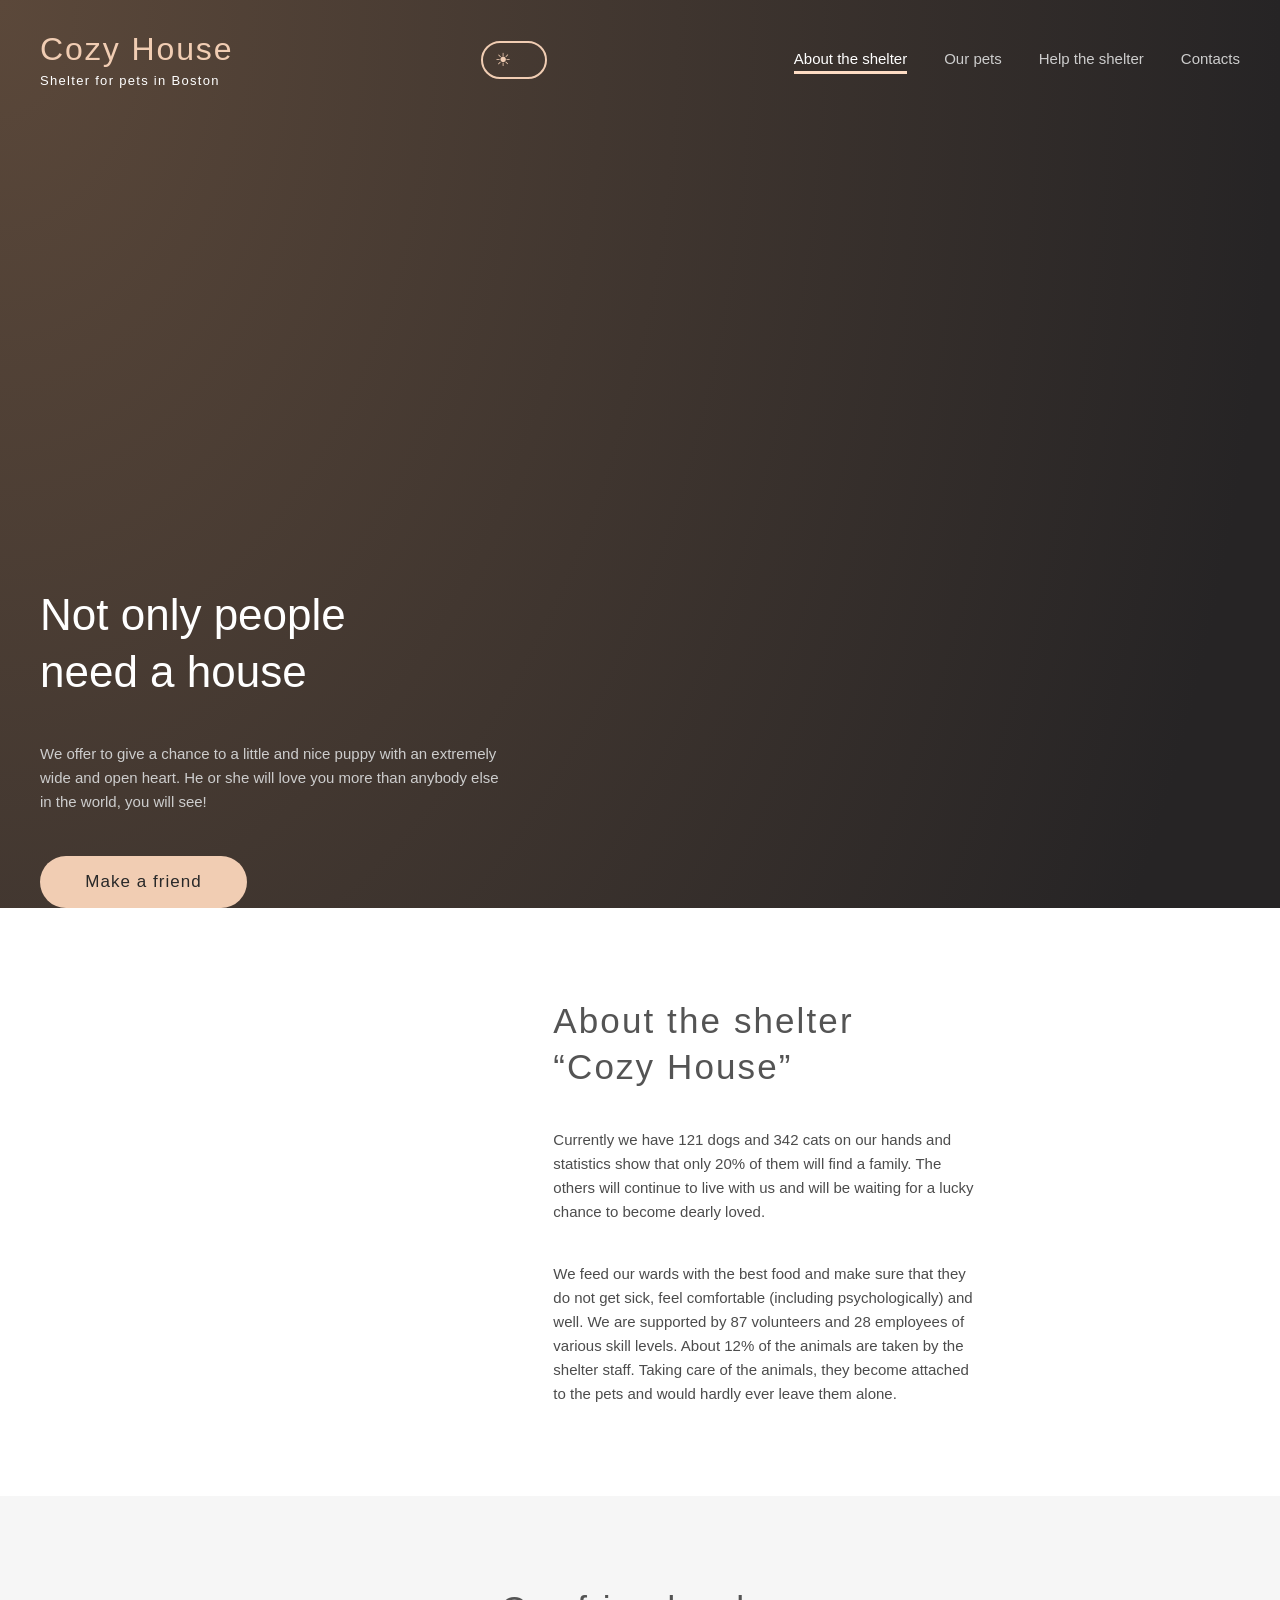
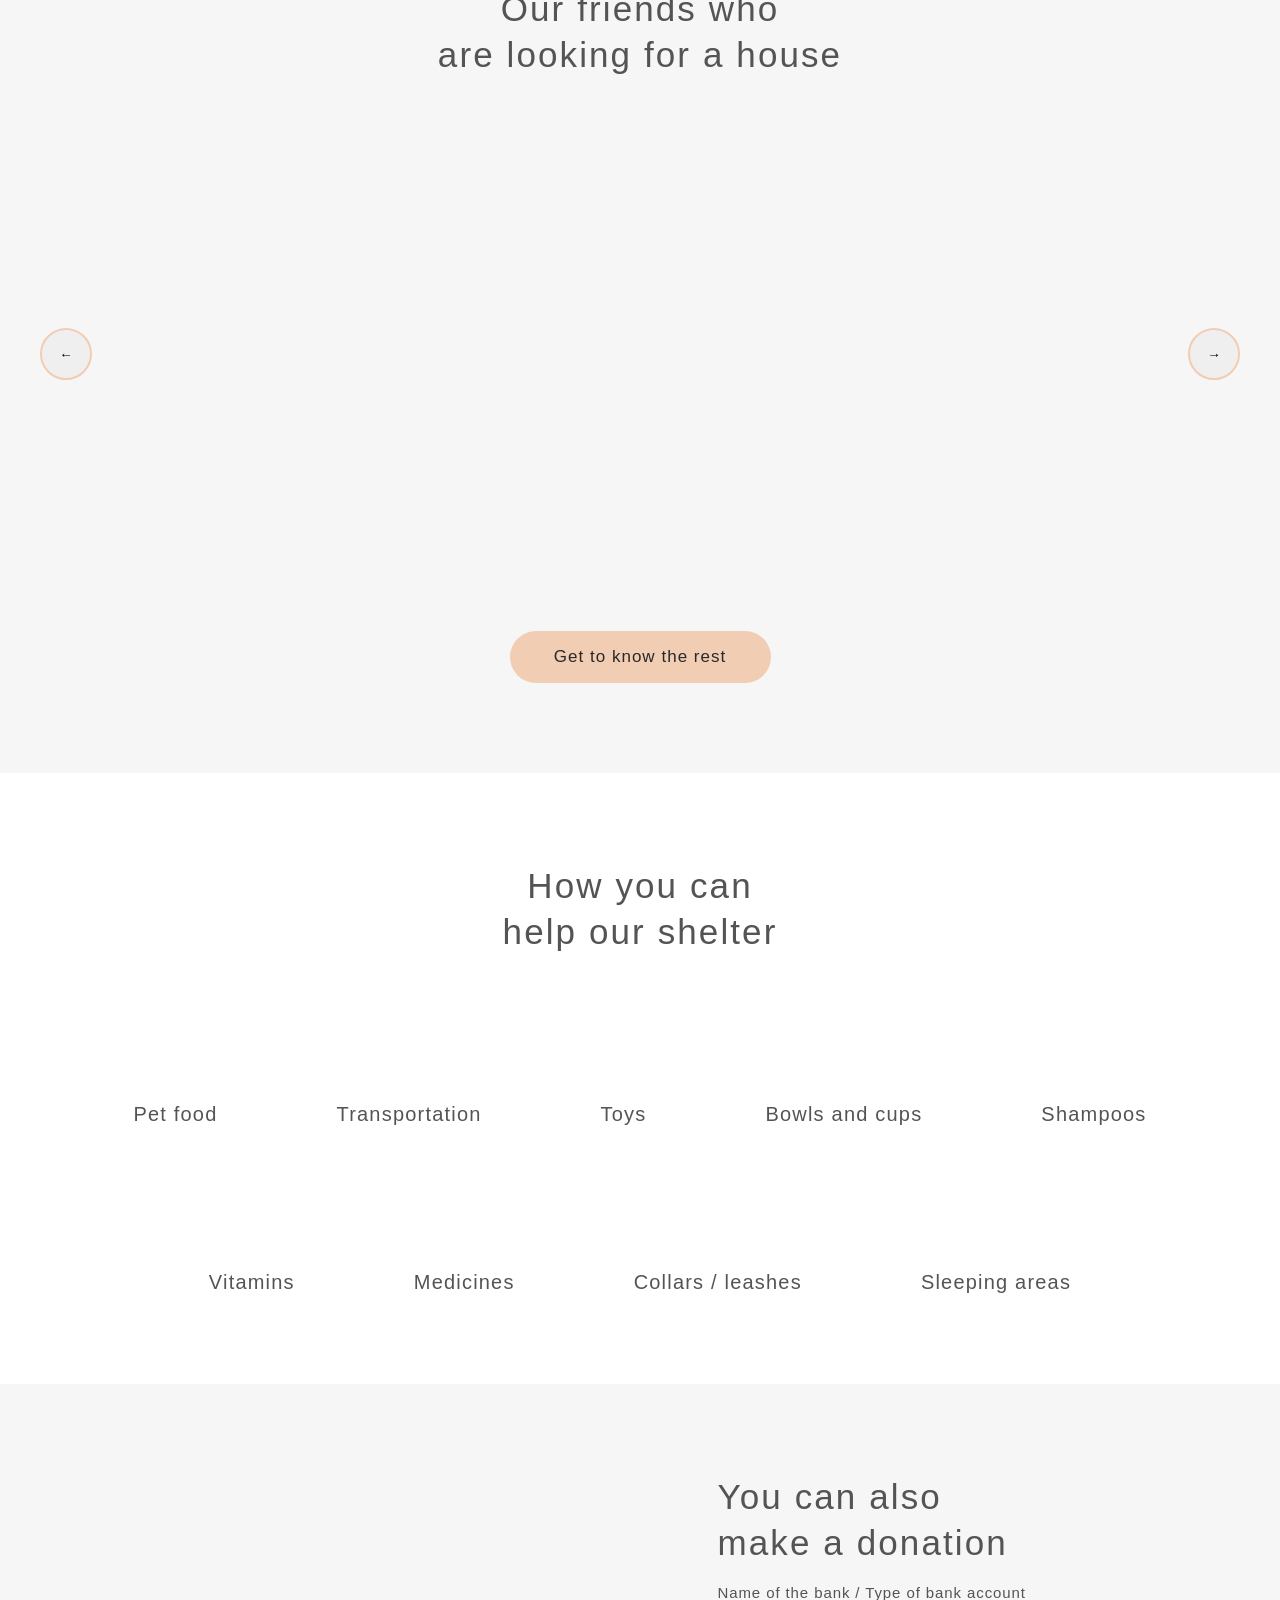
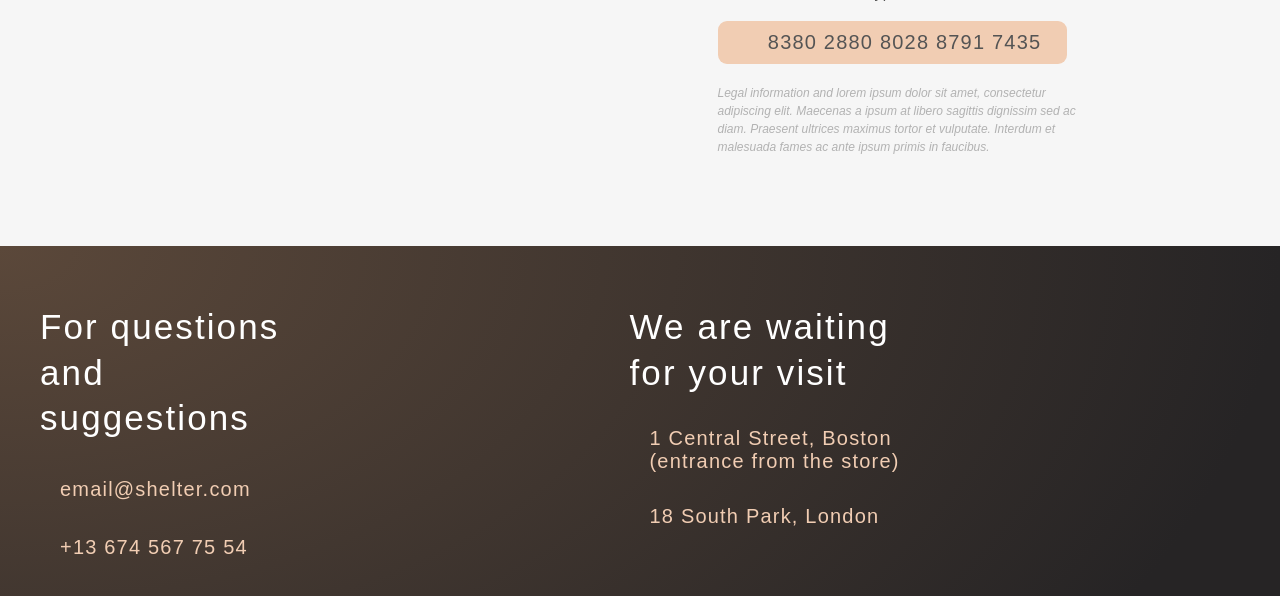
==== index.html @ 125ed96b "feat: add light/dark theme toggle with localStorage" ====
<!DOCTYPE html>
<html lang="en">
  
<head>
    <meta charset="UTF-8" />
    <meta name="viewport" content="width=device-width, initial-scale=1.0" />
    <title>Shelter</title>

    <script>
      (function () {
        var t = localStorage.getItem('theme');
        if (t === 'dark') document.documentElement.setAttribute('data-theme', 'dark');
      })();
    </script>

    <link rel="stylesheet" href="style.css" />
    <link rel="icon" href="./img/icon-phone.png" />

    <script src="./main.js" defer></script>
    <script src="./theme.js" defer></script>
  </head>

  <body>

    <header class="main">

      <div class="container_head">
        <div class="head">
          <div class="logo">
            <div class="title"><a href="./index.html">Cozy House</a></div>
            <div class="subtitle">
              <a href="./index.html">Shelter for pets in Boston</a>
            </div>
          </div>

          <button
            class="theme-toggle"
            type="button"
            data-theme-toggle
            aria-label="Switch to dark theme"
            aria-pressed="false"
          >
            <span class="theme-toggle__icon theme-toggle__icon--sun" aria-hidden="true">☀</span>
            <span class="theme-toggle__icon theme-toggle__icon--moon" aria-hidden="true">☾</span>
          </button>

          <div class="burger"><img src="./img/Burger.png" alt="" /></div>
          
          <nav class="nav-menu">
            <ul>
              <li id="active_a">
                <a href="./index.html#about">About the shelter</a>
              </li>
              <li><a href="./index.html#pets">Our pets</a></li>
              <li><a href="./index.html#help">Help the shelter</a></li>
              <li><a href="./index.html#contacts">Contacts</a></li>
            </ul>
          </nav>

        </div>
      </div>
      
      <div class="start_screen_content">
        
        <div class="content">
          <div class="name_content">
            <h1>
              Not only people <br />
              need a house
            </h1>
          </div>
          <div class="title_content">
            We offer to give a chance to a little and nice puppy with an
            extremely wide and open heart. He or she will love you more than
            anybody else in the world, you will see!
          </div>
          <div class="container_button_content">
            <form action="./pets.html#pets">
            <button class="button_content">Make a friend</button>
            </form>
          </div>
          </div>
        

        <div class="img_content">
          <img src="./img/start-screen-puppy.png" alt="" />
        </div>

      </div>
      
    </header>

    <div class="about" id="about">
      <div class="about_pets">
        <div class="container_img_about_pets">
          <img class="img_about_pets" src="./img/about-pets.png" alt="" />
        </div>
        <div class="about_content">
          <div class="about_content_name">
            About the shelter <br />
            “Cozy House”
          </div>
          <div class="about_content_title">
            Currently we have 121 dogs and 342 cats on our hands and statistics
            show that only 20% of them will find a family. The others will
            continue to live with us and will be waiting for a lucky chance to
            become dearly loved.
          </div>
          <div class="about_content_title">
            We feed our wards with the best food and make sure that they do not
            get sick, feel comfortable (including psychologically) and well. We
            are supported by 87 volunteers and 28 employees of various skill
            levels. About 12% of the animals are taken by the shelter staff.
            Taking care of the animals, they become attached to the pets and
            would hardly ever leave them alone.
          </div>
        </div>
      </div>
    </div>

    <div class="pets" id="pets">
      <div class="container_pets">
        <div class="name_pets">
          Our friends who <br />
          are looking for a house
        </div>
        <div class="container_slider_pets">
          <button class="prev">←</button>
          
          <div class="container_slides">
          <div class="slides"></div>
          </div>
          
          <button class="next">→</button>
        </div>
        <form action="./pets.html">
          <button class="button_pets">Get to know the rest</button>
        </form>
      </div>
    </div>

    <div class="help" id="help">
      <div class="container_help">
        <div class="name_help">How you can help our shelter</div>
        <div class="icon_help">
          <div class="icon">
            <div class="img_icon">
              <img src="./img/icon-pet-food.png" alt="" />
            </div>
            <div class="name_icon">Pet food</div>
          </div>
          <div class="icon">
            <div class="img_icon">
              <img src="./img/icon-transportation.png" alt="" />
            </div>
            <div class="name_icon">Transportation</div>
          </div>
          <div class="icon">
            <div class="img_icon"><img src="./img/icon-toys.png" alt="" /></div>
            <div class="name_icon">Toys</div>
          </div>
          <div class="icon">
            <div class="img_icon">
              <img src="./img/icon-bowls-and-cups.png" alt="" />
            </div>
            <div class="name_icon">Bowls and cups</div>
          </div>
          <div class="icon">
            <div class="img_icon">
              <img src="./img/icon-shampoos.png" alt="" />
            </div>
            <div class="name_icon">Shampoos</div>
          </div>
          <div class="icon">
            <div class="img_icon">
              <img src="./img/icon-vitamins.png" alt="" />
            </div>
            <div class="name_icon">Vitamins</div>
          </div>
          <div class="icon">
            <div class="img_icon">
              <img src="./img/icon-medicines.png" alt="" />
            </div>
            <div class="name_icon">Medicines</div>
          </div>
          <div class="icon">
            <div class="img_icon">
              <img src="./img/icon-collars-leashes.png" alt="" />
            </div>
            <div class="name_icon">Collars / leashes</div>
          </div>
          <div class="icon">
            <div class="img_icon">
              <img src="./img/icon-sleeping-area.png" alt="" />
            </div>
            <div class="name_icon">Sleeping areas</div>
          </div>
        </div>
      </div>
    </div>

    <div class="donation">
      <div class="container_donation">
        <div class="img_donation">
          <img src="./img/donation-dog.png" alt="" />
        </div>
        <div class="text_donation">
          <div class="name_text_donation">
            <div>
              You can also <br />
              make a donation
            </div>
          </div>
          <div class="title_text_donation">
            Name of the bank / Type of bank account
          </div>
          <div class="container_tel_text_donation">
            <div><img src="./img/credit-card.png" alt="" /></div>
            <div class="tel_text_donation">8380 2880 8028 8791 7435</div>
          </div>
          <div class="ps_text_donation">
            Legal information and lorem ipsum dolor sit amet, consectetur
            adipiscing elit. Maecenas a ipsum at libero sagittis dignissim sed
            ac diam. Praesent ultrices maximus tortor et vulputate. Interdum et
            malesuada fames ac ante ipsum primis in faucibus.
          </div>
        </div>
      </div>
    </div>

    <footer class="footer" id="contacts">
      <div class="container_footer">
        <div class="text_footer">
          <div class="name_footer">For questions and suggestions</div>
          <a href="mailto:email@shelter.com">
            <div class="email_footer">
              <div><img src="./img/icon-email.png" alt="" /></div>
              <div>email@shelter.com</div>
            </div>
          </a>
          <a href="tel:+136745677554">
            <div class="tel_footer">
              <div><img src="./img/icon-phone.png" alt="" /></div>
              <div>+13 674 567 75 54</div>
            </div>
          </a>
        </div>
        <div class="text_footer">
          <div class="name_footer">We are waiting for your visit</div>
          <a href="https://maps.google.com/?q=1+Central+Street,+Boston">
            <div class="adress_footer">
              <div><img src="./img/pin.png" alt="" /></div>
              <div>1 Central Street, Boston (entrance from the store)</div>
            </div>
          </a>
          <a href="https://maps.google.com/?q=18+South+Park,+London">
            <div class="adress_footer">
              <div><img src="./img/pin.png" alt="" /></div>
              <div>18 South Park, London</div>
            </div>
          </a>
        </div>
        <div class="img_footer">
          <img src="./img/footer-puppy.png" alt="" />
        </div>
      </div>
    </footer>
  </body>
</html>
---- style.css ----
@font-face {
  font-family: 'Georgia';
  src: url('./fonts/Georgia/georgia.ttf');
}

:root {
  --color-light-xl: #fff;
  --color-light-l: #f6f6f6;
  --color-light-s: #fafafa;
  --color-dark-s: #cdcdcd;
  --color-dark-m: #b2b2b2;
  --color-dark-l: #545454;
  --color-dark-xl: #4c4c4c;
  --color-dark-2xl: #444;
  --color-dark-3xl: #292929;
  --color-primary: #f1cdb3;
  --color-primary-light: #fddcc4;
  --start-screen-gradient-background: #211f20;
  --footer-gradient-background: #211f20;
  --font-family: 'Georgia', sans-serif;
  --second-family: 'Arial', sans-serif;
  --third-family: 'Inter', sans-serif;
}

body,
ul {
  margin: 0px;
  padding: 0px;
}

* {
  box-sizing: border-box;
}

html {
  scroll-behavior: smooth;
  -webkit-scroll-behavior: smooth;
}

a {
  color: inherit;
  text-decoration: none;
}

h1 {
  margin: 0;
  font-size: inherit;
  font-weight: inherit;
}

.main {
  min-height: 908px;
  display: flex;
  flex-direction: column;
  align-items: center;
  justify-content: space-between;
  background: url(./img/noise_transparent@2x.png),
    radial-gradient(100% 215.42% at 0% 0%, #5b483a 0%, #262425 100%), #211f20;
}

@media (max-width: 1279px) {
  .main,
  .main_pets {
    min-height: 1165px;
    align-items: center;
    justify-content: space-between;
  }
}

@media (max-width: 768px) {
  .main,
  .main_pets {
    min-height: 823px;
  }
}

.main_pets {
  margin: 0 auto;
  min-height: 120px;
  display: flex;
  flex-direction: column;
  align-items: center;
  justify-content: center;
  background: var(--color-light-xl);
}

.container_head {
  display: flex;
  flex-direction: column;
  align-items: center;
  justify-content: center;
  min-height: 120px;
}

.head {
  width: 1200px;
  min-height: 60px;
  display: flex;
  justify-content: space-between;
  align-items: center;
}

@media (max-width: 1279px) {
  .head {
    width: 708px;
  }
}


@media (max-width: 767px) {
  .head {
    display: flex;
    max-width: 326px;
    min-height: 60px;
  }
}

.logo {
  display: flex;
  gap: 5px;
  flex-direction: column;
  cursor: pointer;
}

.title,
.title h1 {
  font-family: var(--font-family);
  font-weight: 400;
  font-size: 32px;
  line-height: 110%;
  letter-spacing: 0.06em;
  color: var(--color-primary);
}

.title_pets {
  font-family: var(--font-family);
  font-weight: 400;
  font-size: 32px;
  line-height: 110%;
  letter-spacing: 0.06em;
  color: var(--color-dark-l);
}

.subtitle {
  font-family: var(--second-family);
  font-weight: 400;
  font-size: 13px;
  letter-spacing: 0.1em;
  color: var(--color-light-xl);
}

.subtitle_pets {
  font-family: var(--second-family);
  font-weight: 400;
  font-size: 13px;
  letter-spacing: 0.1em;
  color: var(--color-dark-3xl);
}

.burger {
  display: none;
   transform: rotate(0deg);
  z-index: 100;
}

@media (max-width: 767px) {
  .burger {
    display: flex;    
    transform: rotate(0deg);
    transition: 1s;
    
  }
  .burger_active {    
    transform: rotate(90deg);
    transition: 1s;
  z-index: 100;
  }
}

.nav-menu ul {
  list-style: none;
  display: inline-flex;
  gap: 37px;
  font-family: var(--second-family);
  font-weight: 400;
  font-size: 15px;
  line-height: 160%;
  color: var(--color-dark-s);
  cursor: pointer;
}

.nav-menu_pets ul {
  list-style: none;
  display: inline-flex;
  gap: 37px;
  font-family: var(--second-family);
  font-weight: 400;
  font-size: 15px;
  line-height: 160%;
  color: var(--color-dark-l);
  cursor: pointer;
}

@media (max-width: 767px) {
  .nav-menu,
  .nav-menu_pets {
    display: none;
  }
}

#active_a {
  color: #fff;
  border-bottom: 3px solid var(--color-primary-light);
}

#active_a_pets {
  border-bottom: 3px solid var(--color-primary-light);
}

.start_screen_content {
  display: flex;
  width: 1200px;
  justify-content: space-between;
  align-items: center;
}

@media (max-width: 1279px) {
  .start_screen_content {
    width: 569px;
    min-height: 1015px;
    flex-direction: column;
    align-items: center;
  }
}

@media (max-width: 767px) {
  .start_screen_content {
    width: 300px;
    min-height: 673px;
    align-items: end;
  }
}

.content {
  display: flex;
  flex-direction: column;
  justify-content: space-between;
  width: 460px;
  min-height: 322px;
}

@media (max-width: 767px) {
  .content {
    width: 300px;
    min-height: 296px;
  }
}

.img_content img {
  display: flex;
}

@media (max-width: 1279px) {
  .img_content img {
    width: 569px;
    height: 593px;
    margin-left: 155px;
  }
}

@media (max-width: 767px) {
  .img_content img {
    width: 260px;
    height: 271px;
  }
}

.name_content {
  font-family: var(--font-family);
  font-weight: 400;
  font-size: 44px;
  line-height: 130%;
  color: var(--color-light-xl);
}

@media (max-width: 767px) {
  .name_content {
    font-family: var(--font-family);
    font-weight: 400;
    font-size: 25px;
    line-height: 130%;
    letter-spacing: 0.06em;
    text-align: center;
    color: var(--color-light-xl);
  }
}

.title_content {
  font-family: var(--second-family);
  font-weight: 400;
  font-size: 15px;
  line-height: 160%;
  color: var(--color-dark-s);
}

@media (max-width: 767px) {
  .title_content {
    font-family: var(--second-family);
    font-weight: 400;
    font-size: 15px;
    line-height: 160%;
    text-align: center;
    color: var(--color-dark-s);
  }
}

@media (max-width: 1279px) {
  .container_button_content {
    display: flex;
    justify-content: center;
  }
}

.button_content {
  border-radius: 100px;
  border-style: hidden;
  width: 207px;
  min-height: 52px;
  background: var(--color-primary);
  font-family: var(--font-family);
  font-weight: 400;
  font-size: 17px;
  line-height: 130%;
  letter-spacing: 0.06em;
  color: var(--color-dark-3xl);
}

.button_content:hover {
  cursor: pointer;
  background: var(--color-primary-light);
}

.about {
  margin: 0 auto;
  min-height: 588px;
  display: flex;
  align-items: center;
  justify-content: center;
}

@media (max-width: 1279px) {
  .about {
    min-height: 1048px;
  }
}

@media (max-width: 767px) {
  .about {
    min-height: 974px;
  }
}

.about_pets {
  width: 1200px;
  min-height: 408px;
  display: flex;
  justify-content: space-evenly;
}

@media (max-width: 1279px) {
  .about_pets {
    width: 437px;
    min-height: 868px;
    display: flex;
    flex-direction: column-reverse;
    justify-content: space-between;
  }

  .container_img_about_pets {
    display: flex;
    justify-content: center;
  }

  .img_about_pets {
    width: 300px;
    min-height: 408px;
    align-self: center;
  }
}

@media (max-width: 767px) {
  .about_pets {
    width: 300px;
    min-height: 890px;
    display: flex;
  }

  .img_about_pets {
    width: 260px;
    min-height: 354px;
  }
}

.about_content {
  width: 430px;
  min-height: 380px;
  display: flex;
  flex-direction: column;
  justify-content: space-between;
}

@media (max-width: 767px) {
  .about_content {
    width: 300px;
    min-height: 494px;
  }
}

.about_content_name {
  font-family: var(--font-family);
  font-weight: 400;
  font-size: 35px;
  line-height: 130%;
  letter-spacing: 0.06em;
  color: var(--color-dark-l);
}

@media (max-width: 767px) {
  .about_content_name {
    font-family: var(--font-family);
    font-weight: 400;
    font-size: 25px;
    line-height: 130%;
    letter-spacing: 0.06em;
    text-align: center;
    color: var(--color-dark-l);
  }
}

.about_content_title {
  font-family: var(--second-family);
  font-weight: 400;
  font-size: 15px;
  line-height: 160%;
  color: var(--color-dark-xl);
}

@media (max-width: 767px) {
  .about_content_title {
    font-family: var(--second-family);
    font-weight: 400;
    font-size: 15px;
    line-height: 160%;
    text-align: justify;
    color: var(--color-dark-xl);
  }
}

.pets {
  display: flex;
  justify-content: center;
  align-items: center;
  min-height: 877px;
  background: var(--color-light-l);
}

@media (max-width: 767px) {
  .pets {
    min-height: 791px;
  }
}

.container_pets {
  min-height: 697px;
  display: flex;
  align-items: center;
  justify-content: space-between;
  flex-direction: column;
}

@media (max-width: 1279px) {
  .container_pets {
    width: 708px;
    min-height: 697px;
    display: flex;
  }
}

@media (max-width: 768px) {
  .container_pets {
    width: 300px;
    min-height: 707px;
  }
}

.name_pets {
  font-family: var(--font-family);
  font-weight: 400;
  font-size: 35px;
  line-height: 130%;
  letter-spacing: 0.06em;
  text-align: center;
  color: var(--color-dark-l);
}

@media (max-width: 767px) {
  .name_pets {
    font-family: var(--font-family);
    font-weight: 400;
    font-size: 25px;
    line-height: 130%;
    letter-spacing: 0.06em;
    text-align: center;
    color: var(--color-dark-l);
  }
}

.button_pets {
  border-radius: 100px;
  border-style: hidden;
  width: 261px;
  min-height: 52px;
  background: var(--color-primary);
  font-family: var(--font-family);
  font-weight: 400;
  font-size: 17px;
  line-height: 130%;
  letter-spacing: 0.06em;
  color: var(--color-dark-3xl);
}

.button_pets:hover {
  cursor: pointer;
  background: var(--color-primary-light);
}

.container_slider_pets {
  width: 1200px;
  min-height: 435px;
  display: flex;
  justify-content: space-between;
  align-items: center;
  flex-wrap: wrap;
}

@media (max-width: 1279px) {
  .container_slider_pets {
    width: 708px;
    min-height: 435px;
  }
}

@media (max-width: 767px) {
  .container_slider_pets {
    width: 270px;
    height: 507px;
    display: flex;
    align-items: flex-start;
    flex-direction: column-reverse;
  }
}

.container_show_our_pets {
  width: 1200px;
  height: 930px;
  display: flex;
  /* justify-content: space-between; */
  /* align-items: center;
    flex-wrap: wrap; */
  /* gap: 35px; */
  overflow: hidden;
}

@media (max-width: 1279px) {
  .container_show_our_pets {
    width: 580px;
    min-height: 1365px;
  }
}

@media (max-width: 767px) {
  .container_show_our_pets {
    width: 270px;
    min-height: 1365px;
    /* gap: 0px; */
  }
}

.prev,
.next,
.prev_start,
.next_end {
  border-radius: 100px;
  border: 2px solid var(--color-primary);
  width: 52px;
  min-height: 52px;
  fill: var(--color-dark-3xl);
  cursor: pointer;
  transition: 0.3s;
}

@media (max-width: 767px) {
  .prev {
    position: relative;
    left: 43px;
  }

  .container_navigation_pets .prev {
    position: unset;
  }

  .container_navigation_pets .next {
    position: unset;
  }

  .next {
    position: relative;
    left: -94px;
  }
}

#inactive {
  border: 2px solid var(--color-dark-s);
  color: var(--color-dark-s);
}

.prev:active,
.next:active,
.next_end:active,
.prev_start:active {
  transform: scale(1.2);
}

#inactive:hover {
  transform: scale(1);
}

.container_slides {
  width: 990px;
  overflow: hidden;
}

.container_slides_our_pets {
  display: flex;
  /* width: 1200px;
    min-height: 930px;
    overflow: hidden; */
  transition: 1s;
}

@media (max-width: 1279px) {
  .container_slides {
    width: 580px;
  }
}

@media (max-width: 767px) {
  .container_slides {
    width: 270px;
  }
}

.slides {
  display: flex;
  transition: 1s;
}

.slides_our_pets {
  display: flex;
  flex-direction: column;
  flex-wrap: wrap;
  align-items: center;
  transition: 1s;
  justify-content: space-evenly;
}

@media (max-width: 1279px) {
  .slides_our_pets {
    height: 1365px;
  }
}

@media (max-width: 1279px) {
  .slides {
    width: 580px;
  }
}

@media (max-width: 767px) {
  .slides {
    width: 270px;
  }
}

.slide {
  margin-right: 90px;

  width: 270px;
  height: 435px;
  justify-content: space-evenly;
  display: flex;
  flex-direction: column;
  align-items: center;
  border-radius: 9px;
  background: var(--color-light-s);
  transition: 0.3s;
}

.slide_pets {
  margin-right: 40px;
  width: 270px;
  height: 435px;
  justify-content: space-evenly;
  display: flex;
  flex-direction: column;
  align-items: center;
  border-radius: 9px;
  background: var(--color-light-s);
  transition: 0.3s;
}

@media (max-width: 1279px) {
  .slide {
    margin-right: 40px;
  }
}

.slide:hover {
  box-shadow: 0.3em 0.3em 1em rgba(190, 190, 190, 0.3);
}

.name_slide {
  font-family: var(--font-family);
  font-weight: 400;
  font-size: 20px;
  letter-spacing: 0.06em;
  text-align: center;
  color: var(--color-dark-l);
}

@media (max-width: 767px) {
  .name_slide {
    padding-top: 25px;
  }
}

.button_slide {
  margin-top: 30px;
  border: 2px solid var(--color-primary);
  border-radius: 100px;
  width: 187px;
  min-height: 52px;
  font-family: var(--font-family);
  font-weight: 400;
  font-size: 17px;
  line-height: 130%;
  letter-spacing: 0.06em;
  color: var(--color-dark-3xl);
  background: var(--color-light-s);
}

.button_slide:hover {
  background: var(--color-light-l);
  cursor: pointer;
}

.img_slide {
  width: 270px;
  min-height: 270px;
}

.help {
  min-height: 611px;
  display: flex;
  align-items: center;
  justify-content: center;
  background: var(--color-light-xl);
}

@media (max-width: 1279px) {
  .help {
    min-height: 779px;
  }
}

@media (max-width: 767px) {
  .help {
    margin: 0 auto;
    width: 320px;
    min-height: 745px;
  }
}

.container_help {
  min-height: 431px;
  width: 1200px;
  display: flex;
  align-items: center;
  justify-content: space-between;
  flex-direction: column;
}

@media (max-width: 1279px) {
  .container_help {
    width: 630px;
    min-height: 599px;
    display: flex;
  }
}

@media (max-width: 727px) {
  .container_help {
    width: 320px;
    min-height: 745px;
    justify-content: space-evenly;
  }
}

.name_help {
  width: 310px;
  min-height: 90px;
  font-family: var(--font-family);
  font-weight: 400;
  font-size: 35px;
  line-height: 130%;
  letter-spacing: 0.06em;
  text-align: center;
  color: var(--color-dark-l);
}

@media (max-width: 767px) {
  .name_help {
    width: 222px;
    min-height: 64px;
    font-family: var(--font-family);
    font-weight: 400;
    font-size: 25px;
    line-height: 130%;
    letter-spacing: 0.06em;
    text-align: center;
    color: var(--color-dark-l);
  }
}

.icon_help {
  min-height: 281px;
  width: 1026px;
  display: flex;
  justify-content: center;
  flex-wrap: wrap;
  align-content: space-between;
  gap: 0px 119px;
}

@media (max-width: 1279px) {
  .icon_help {
    width: 630px;
    min-height: 449px;
    gap: 18px 109px;
  }
}

@media (max-width: 767px) {
  .icon_help {
    width: 300px;
    min-height: 555px;
    gap: 0px 0px;
    justify-content: flex-start;
  }
}

.icon {
  min-height: 113px;
  display: flex;
  flex-direction: column;
  align-items: center;
  justify-content: space-between;
  transition: 0.2s;
}

.icon:hover {
  transform: scale(1.05);
  cursor: pointer;
}

@media (max-width: 1279px) {
  .icon {
    width: 121px;
    min-height: 112px;
  }
}

@media (max-width: 767px) {
  .icon {
    width: 145px;
    min-height: 87px;
  }
}

@media (max-width: 767px) {
  .img_icon img {
    width: 50px;
    min-height: 50px;
  }
}

.name_icon {
  font-family: var(--font-family);
  font-weight: 400;
  font-size: 20px;
  line-height: 115%;
  letter-spacing: 0.06em;
  text-align: center;
  color: var(--color-dark-l);
}

@media (max-width: 767px) {
  .name_icon {
    font-family: var(--font-family);
    font-weight: 400;
    font-size: 15px;
    line-height: 110%;
    letter-spacing: 0.06em;
    text-align: center;
    color: var(--color-dark-l);
  }
}

.donation {
  display: flex;
  min-height: 462px;
  background: var(--color-light-l);
  align-items: center;
  justify-content: center;
}

@media (max-width: 1279px) {
  .donation {
    min-height: 783px;
  }
}

@media (max-width: 767px) {
  .donation {
    min-height: 543px;
  }
}

.container_donation {
  display: flex;
  justify-content: space-between;
  width: 915px;
}

@media (max-width: 1279px) {
  .container_donation {
    display: flex;
    flex-direction: column-reverse;
    justify-content: space-between;
    align-items: center;
    width: 505px;
    min-height: 600px;
  }
}

@media (max-width: 767px) {
  .container_donation {
    width: 320px;
    min-height: 543px;
    justify-content: space-evenly;
  }
}

@media (max-width: 767px) {
  .img_donation {
    width: 260px;
    min-height: 135px;
  }
}

@media (max-width: 767px) {
  .img_donation img {
    width: 260px;
    min-height: 135px;
  }
}

.text_donation {
  width: 380px;
  min-height: 282px;
  display: flex;
  flex-direction: column;
  justify-content: space-between;
}

@media (max-width: 767px) {
  .text_donation {
    width: 300px;
    min-height: 281px;
    align-items: center;
  }
}

.name_text_donation {
  font-family: var(--font-family);
  font-weight: 400;
  font-size: 35px;
  line-height: 130%;
  letter-spacing: 0.06em;
  color: var(--color-dark-l);
}

@media (max-width: 767px) {
  .name_text_donation {
    font-family: var(--font-family);
    font-weight: 400;
    font-size: 25px;
    line-height: 130%;
    letter-spacing: 0.06em;
    text-align: center;
    color: var(--color-dark-l);
  }
}

.title_text_donation {
  font-family: var(--font-family);
  font-weight: 400;
  font-size: 15px;
  line-height: 110%;
  letter-spacing: 0.06em;
  color: var(--color-dark-l);
}

@media (max-width: 767px) {
  .title_text_donation {
    font-family: var(--font-family);
    font-weight: 400;
    font-size: 13px;
    line-height: 160%;
    color: var(--color-dark-l);
  }
}

.container_tel_text_donation {
  border-radius: 9px;
  width: 349px;
  min-height: 43px;
  background: var(--color-primary);
  display: flex;
  align-items: center;
  justify-content: space-evenly;
}

@media (max-width: 767px) {
  .container_tel_text_donation {
    width: 281px;
    min-height: 43px;
  }
}

.tel_text_donation {
  font-family: var(--font-family);
  font-weight: 400;
  font-size: 20px;
  line-height: 115%;
  letter-spacing: 0.06em;
  color: var(--color-dark-l);
}

@media (max-width: 767px) {
  .tel_text_donation {
    font-family: var(--font-family);
    font-weight: 400;
    font-size: 15px;
    line-height: 110%;
    letter-spacing: 0.06em;
    color: var(--color-dark-l);
  }
}

.ps_text_donation {
  font-family: var(--second-family);
  font-style: italic;
  font-weight: 400;
  font-size: 12px;
  line-height: 150%;
  color: var(--color-dark-m);
}

@media (max-width: 767px) {
  .ps_text_donation {
    width: 280px;
    min-height: 90px;
    font-family: var(--second-family);
    font-style: italic;
    font-weight: 400;
    font-size: 12px;
    line-height: 150%;
    text-align: justify;
    color: var(--color-dark-m);
  }
}

.footer {
  display: flex;
  min-height: 350px;
  background: url(./img/noise_transparent@2x.png),
    radial-gradient(100% 215.42% at 0% 0%, #5b483a 0%, #262425 100%), #211f20;
  justify-content: space-around;
  align-items: flex-end;
}

@media (max-width: 1279px) {
  .footer {
    min-height: 639px;
    align-items: center;
  }
}

@media (max-width: 767px) {
  .footer {
    min-height: 809px;
  }
}

.container_footer {
  width: 1200px;
  min-height: 310px;
  display: flex;
  flex-direction: row;
  justify-content: space-between;
  flex-wrap: wrap;
}

@media (max-width: 1279px) {
  .container_footer {
    /* margin: 0 auto; */
    display: flex;
    justify-content: space-evenly;
    width: 768px;
    min-height: 639px;
  }
}

@media (max-width: 767px) {
  .container_footer {
    width: 300px;
    min-height: 809px;
  }
}

.name_footer {
  padding-top: 18px;
  width: 279px;
  min-height: 90px;
  font-family: var(--font-family);
  font-weight: 400;
  font-size: 35px;
  line-height: 130%;
  letter-spacing: 0.06em;
  color: var(--color-light-xl);
}

@media (max-width: 1279px) {
  .name_footer {
    padding-top: 32px;
  }
}

@media (max-width: 767px) {
  .name_footer {
    padding-top: 31px;
    font-family: var(--font-family);
    font-weight: 400;
    font-size: 25px;
    line-height: 130%;
    letter-spacing: 0.06em;
    text-align: center;
    color: var(--color-light-xl);
  }
}

.adress_footer,
.email_footer,
.tel_footer {
  display: flex;
  align-items: center;
  gap: 20px;
  cursor: pointer;
  transition: 0.5s;
}

.email_footer {
  padding-top: 37px;
}

.tel_footer {
  padding-top: 35px;
}

.adress_footer {
  width: 300px;
  padding-top: 32px;
}

.adress_footer:hover,
.email_footer:hover,
.tel_footer:hover {
  transform: scale(1.05);
  opacity: 0.6;
}

.text_footer {
  min-height: 234px;
  display: flex;
  flex-direction: column;
  font-family: var(--font-family);
  font-weight: 400;
  font-size: 20px;
  line-height: 115%;
  letter-spacing: 0.06em;
  color: var(--color-primary);
}

@media (max-width: 1279px) {
  .email_footer {
    padding-top: 35px;
  }
  .text_footer {
    min-height: 234px;
  }
}

@media (max-width: 767px) {
  .email_footer {
    padding-top: 37px;
  }
  .text_footer {
    /* width: 300px; */
    min-height: 235px;
    align-items: center;
    display: flex;
    justify-content: flex-start;
  }
  .adress_footer {
    padding-top: 22px;
  }
  .container_footer .text_footer:nth-child(2) .name_footer {
    padding-top: 18px;
  }
  .container_footer .text_footer:nth-child(2) .adress_footer:nth-child(1) {
    padding-top: 35px;
  }
}

@media (max-width: 1279px) {
  .img_footer {
    display: flex;
    align-items: flex-end;
  }
}

@media (max-width: 767px) {
  .img_footer {
    display: flex;
    align-items: flex-end;
  }
  .img_footer img {
    width: 260px;
    min-height: 269px;
  }
}

.our_pets {
  display: flex;
  justify-content: center;
  align-items: center;
  min-height: 1342px;
  background: var(--color-light-l);
}

@media (max-width: 1279px) {
  .our_pets {
    display: flex;
    min-height: 1733px;
  }
}

.container_our_pets {
  height: 1162px;
  display: flex;
  flex-direction: column;
  align-items: center;
  justify-content: space-between;
}

@media (max-width: 1279px) {
  .container_our_pets {
    width: 708px;
    min-height: 1603px;
  }
}

@media (max-width: 767px) {
  .container_our_pets {
    width: 320px;
    min-height: 1649px;
    justify-content: space-evenly;
  }
}

.container_navigation_pets {
  display: flex;
  flex-direction: row;
  gap: 20px;
}

@media (max-width: 767px) {
  .container_navigation_pets {
    width: 300px;
    min-height: 52px;
    gap: 10px;
  }
}

.page_pets {
  display: flex;
  align-items: center;
  justify-content: center;
  border-radius: 50%;
  border-style: hidden;
  width: 52px;
  min-height: 52px;
  background: var(--color-primary);
  font-family: var(--font-family);
  font-weight: 400;
  font-size: 17px;
  line-height: 130%;
  letter-spacing: 0.06em;
  color: var(--color-dark-3xl);
}

.container_modal {
  min-height: 402px;
  display: flex;
  align-items: center;
  justify-content: center;
  position: fixed;
  width: 100%;
  height: 100%;
  background: rgba(41, 41, 41, 0.6);
  top: 0;
  left: 0;
}

.container_modal_menu {
  display: flex;
    position: fixed;
    width: 100%;
    height: 100%;
    background: rgba(40, 40, 40, 0.885);
    top: 0;
    left: 0;
    transform: translateX(100%);
    transition: transform 0.3s ease-in-out;
    justify-content: flex-end;
}

#active_menu {
  transition: transform 0.3s ease-in-out;
  transform: translateX(0%);
}

.full_modal {
  display: flex;
  width: 952px;
  height: 552px;
  flex-direction: column;
  align-items: center;
}

@media (max-width: 1279px) {
  .full_modal {
    width: 682px;
    height: 402px;
  }
}

@media (max-width: 767px) {
  .full_modal {
    /* width: 271px; */
    height: 393px;
  }
}
.modal {
  box-shadow: 0 2px 35px 14px rgba(13, 13, 13, 0.04);
  width: 900px;
  height: 500px;
  display: flex;
  box-shadow: 0 2px 35px 14px rgba(13, 13, 13, 0.04);
  background: hsl(0, 0%, 96%);
  border-radius: 9px;
  /* margin-right: 51px; */
}

@media (max-width: 1279px) {
  .modal {
    width: 630px;
    height: 350px;
  }
}

@media (max-width: 1279px) {
  .modal {
    box-shadow: 0 2px 35px 14px rgba(13, 13, 13, 0.04);
    width: 630px;
    height: 350px;    
  }
}

@media (max-width: 767px) {
  .modal {
    box-shadow: 0 2px 35px 14px rgba(13, 13, 13, 0.04);
    width: 240px;
    height: 341px;
    /* margin-right: 40px; */
  }
}

.modal_content {
  margin-left: 30px;
  width: 351px;
  height: 362px;
  margin-top: 52px;
  display: flex;
  flex-direction: column;
  justify-content: space-between;
}

@media (max-width: 1279px) {
  .modal_content {
    width: 260px;
    height: 303px;
    margin-left: 12px;
    margin-top: 11px;
  }
}

@media (max-width: 767px) {
  .modal_content {
    
    width: 220px;
height: 321px;
  }
}

.modal_mame_pets {  
  font-family: var(--font-family);
  font-weight: 400;
  font-size: 35px;
  line-height: 130%;
  letter-spacing: 0.06em;
  color: #000;
}

@media (max-width: 767px) {
  .modal_type_pets {
    margin-left: 31px;
    margin-top: 2px;
  }
  .modal_mame_pets{
    margin-left: 36px;
  }
}

.modal_type_pets {
  padding-top: 8px;
  font-family: var(--font-family);
  font-weight: 400;
  font-size: 20px;
  line-height: 115%;
  letter-spacing: 0.06em;
  color: #000;
}

.modal_description_pets {
  padding-top: 41px;
  font-family: var(--font-family);
  font-weight: 400;
  font-size: 15px;
  line-height: 110%;
  letter-spacing: 0.06em;
  color: #000;
}

@media (max-width: 1279px) {
  .modal_description_pets {
    padding-top: 20px;

    font-family: var(--font-family);
    font-weight: 400;
    font-size: 13px;
    line-height: 110%;
    letter-spacing: 0.06em;
    color: #000;
  }
}

.modal_specifications_pets {
  min-height: 102px;
  margin-left: 17px;
  display: flex;
  align-items: flex-end;
}

@media (max-width: 1279px) {
  .modal_specifications_pets {
    margin-left: 13px;
  }
}

@media (max-width: 767px) {
  .modal_specifications_pets {
    margin-left: 11px;
    margin-top: 10px;
  }
}

.modal_specifications_pets li {
  margin-top: 12px;
  font-family: var(--font-family);
  font-size: 15px;
  line-height: 110%;
  letter-spacing: 0.06em;
  color: #000;
}

@media (max-width: 1279px) {
  .modal_specifications_pets li {
    margin-top: 7px;
  }
}

.modal_specifications_pets li::marker {
  color: #f1cdb3;
}

@media (max-width: 767px) {
  .mob_nav-menu_pets ul,
.mob_nav-menu_pets li {
         align-items: center;
        display: flex;
        flex-direction: column;
        height: 355px;
        justify-content: flex-end;
        margin-bottom: 11px;
  }
  .mob_nav-menu_pets {
    justify-content: center;
    align-items: center;
    display: flex;
    min-width: 320px;
    background: #000;
    font-family: var(--second-family);
    font-weight: 400;
    font-size: 32px;
    line-height: 160%;
    color: var(--color-light-s);
    transition: 1s;
    height: 100%;
}
}

.modal img {
  width: 500px;
  height: 500px;
  border-radius: 9px;
}

@media (max-width: 1279px) {
  .modal img {
    width: 350px;
    height: 350px;
  }
}

@media (max-width: 767px) {
  .modal img {
    display: none;
  }
}

.close_modal {
  cursor: pointer;
 margin-left: 931px;
  width: 52px;
  height: 52px;
  top: 332px;
   

}


@media (max-width: 1279px) {
  .close_modal {     
            margin-left: 666px;
  }
}

@media (max-width: 767px) {
  .close_modal {     
           margin-left: 246px;
  }
}

/* === Theme toggle === */
.theme-toggle {
  display: inline-flex;
  align-items: center;
  gap: 6px;
  padding: 8px 12px;
  border-radius: 100px;
  border: 2px solid var(--color-primary);
  background: transparent;
  cursor: pointer;
  font-size: 18px;
  line-height: 1;
  color: var(--color-primary);
  transition: background-color .3s ease, color .3s ease, transform .3s ease;
}
.theme-toggle:hover { background: var(--color-primary); color: var(--color-dark-3xl); transform: scale(1.05); }
.theme-toggle__icon { display: inline-block; transition: opacity .3s ease, transform .3s ease; }
.theme-toggle__icon--moon { opacity: 0; transform: scale(0.6); }
.theme-toggle__icon--sun  { opacity: 1; transform: scale(1); }
[data-theme="dark"] .theme-toggle__icon--moon { opacity: 1; transform: scale(1); }
[data-theme="dark"] .theme-toggle__icon--sun  { opacity: 0; transform: scale(0.6); }

/* === Dark theme === */
[data-theme="dark"] {
  --color-light-xl: #292929;
  --color-light-l:  #211f20;
  --color-light-s:  #2b2b2b;
  --color-dark-s:   #cdcdcd;
  --color-dark-m:   #b2b2b2;
  --color-dark-l:   #fafafa;
  --color-dark-xl:  #f6f6f6;
  --color-dark-2xl: #f1f1f1;
  --color-dark-3xl: #fff;
  --color-primary:  #f1cdb3;
  --color-primary-light: #fddcc4;
}

/* body — базовый фон и плавный переход */
body {
  background: var(--color-light-xl);
  transition: background-color .3s ease, color .3s ease;
}

/* тёмная тема меняет только фон/текст секций, hero и footer уже тёмные */
[data-theme="dark"] .main_pets { background: var(--color-light-xl); }
[data-theme="dark"] .pets,
[data-theme="dark"] .donation,
[data-theme="dark"] .our_pets { background: var(--color-light-l); }
[data-theme="dark"] .help { background: var(--color-light-xl); }
[data-theme="dark"] .about { background: var(--color-light-xl); }

/* модалка — жёстко задан hsl, поправим на переменные */
.modal {
  background: var(--color-light-s);
  color: var(--color-dark-l);
}
.modal_mame_pets,
.modal_type_pets,
.modal_description_pets,
.modal_specifications_pets li {
  color: var(--color-dark-l);
}
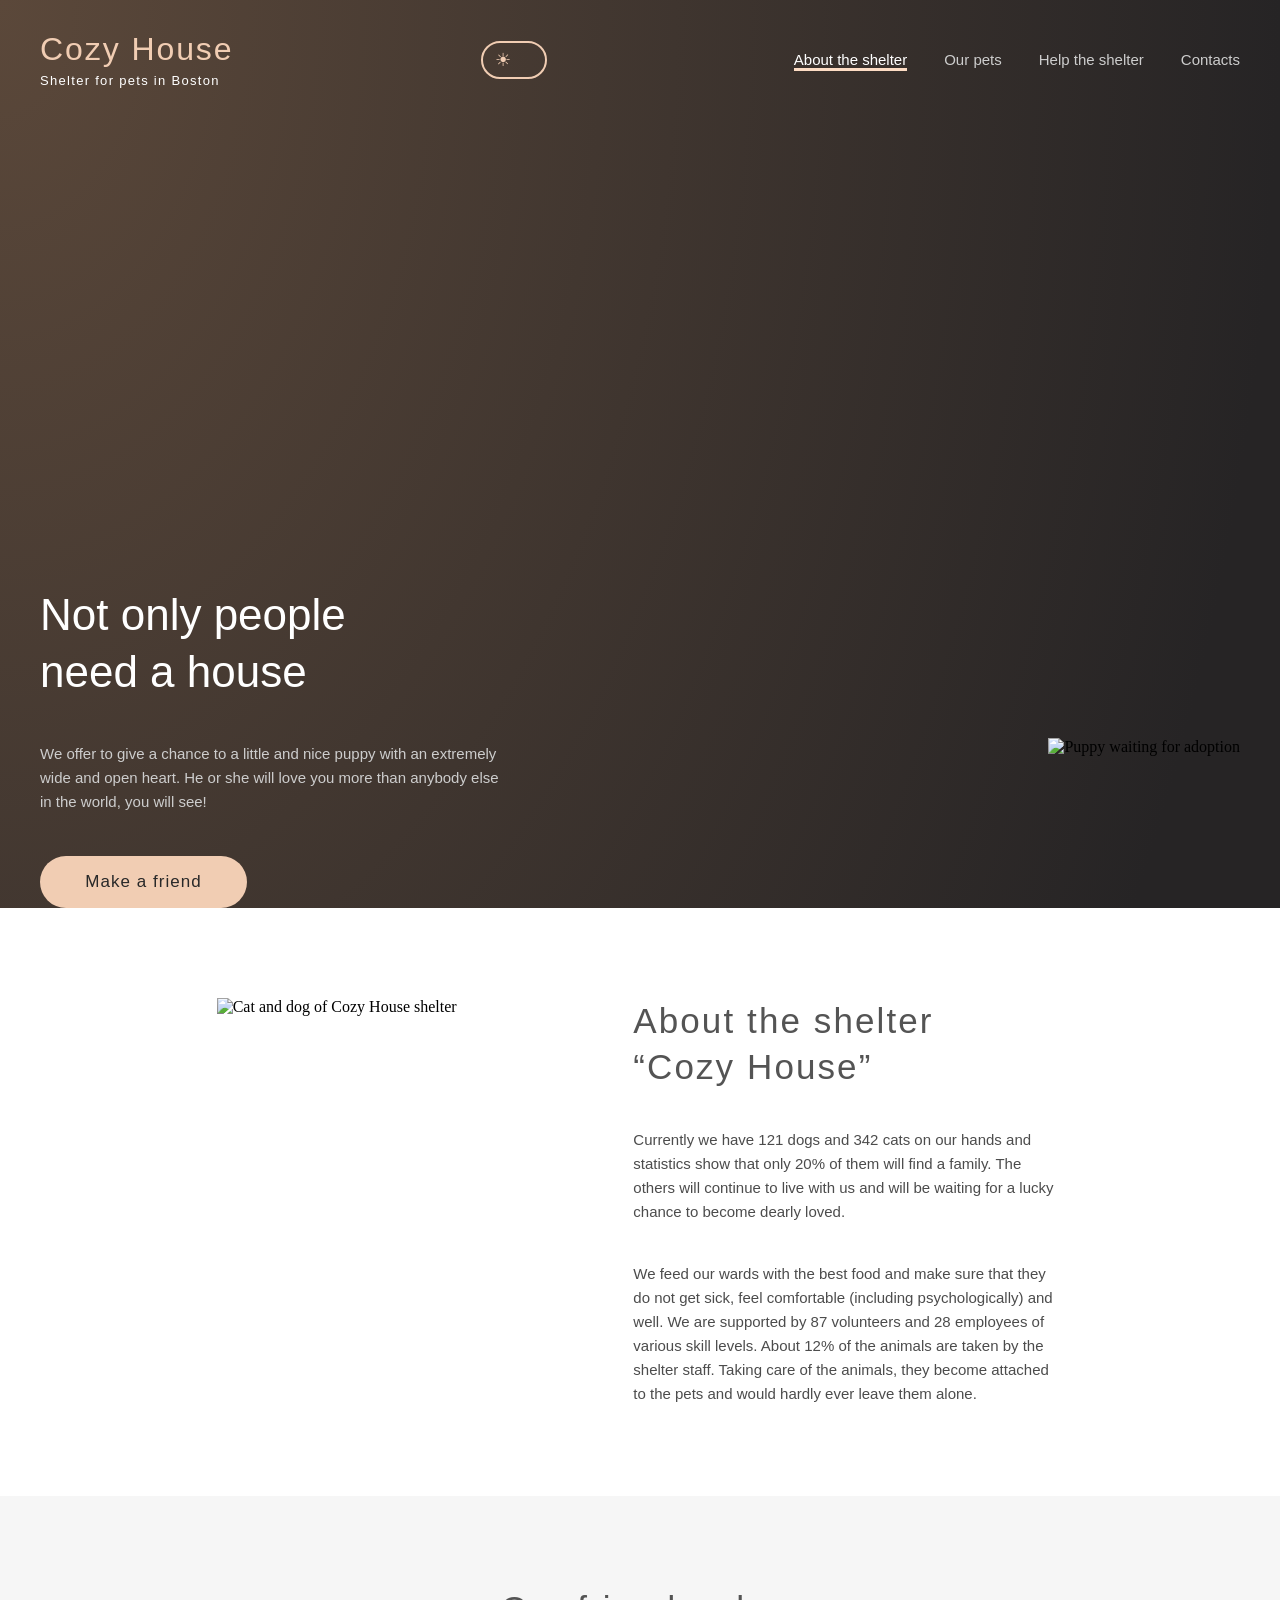
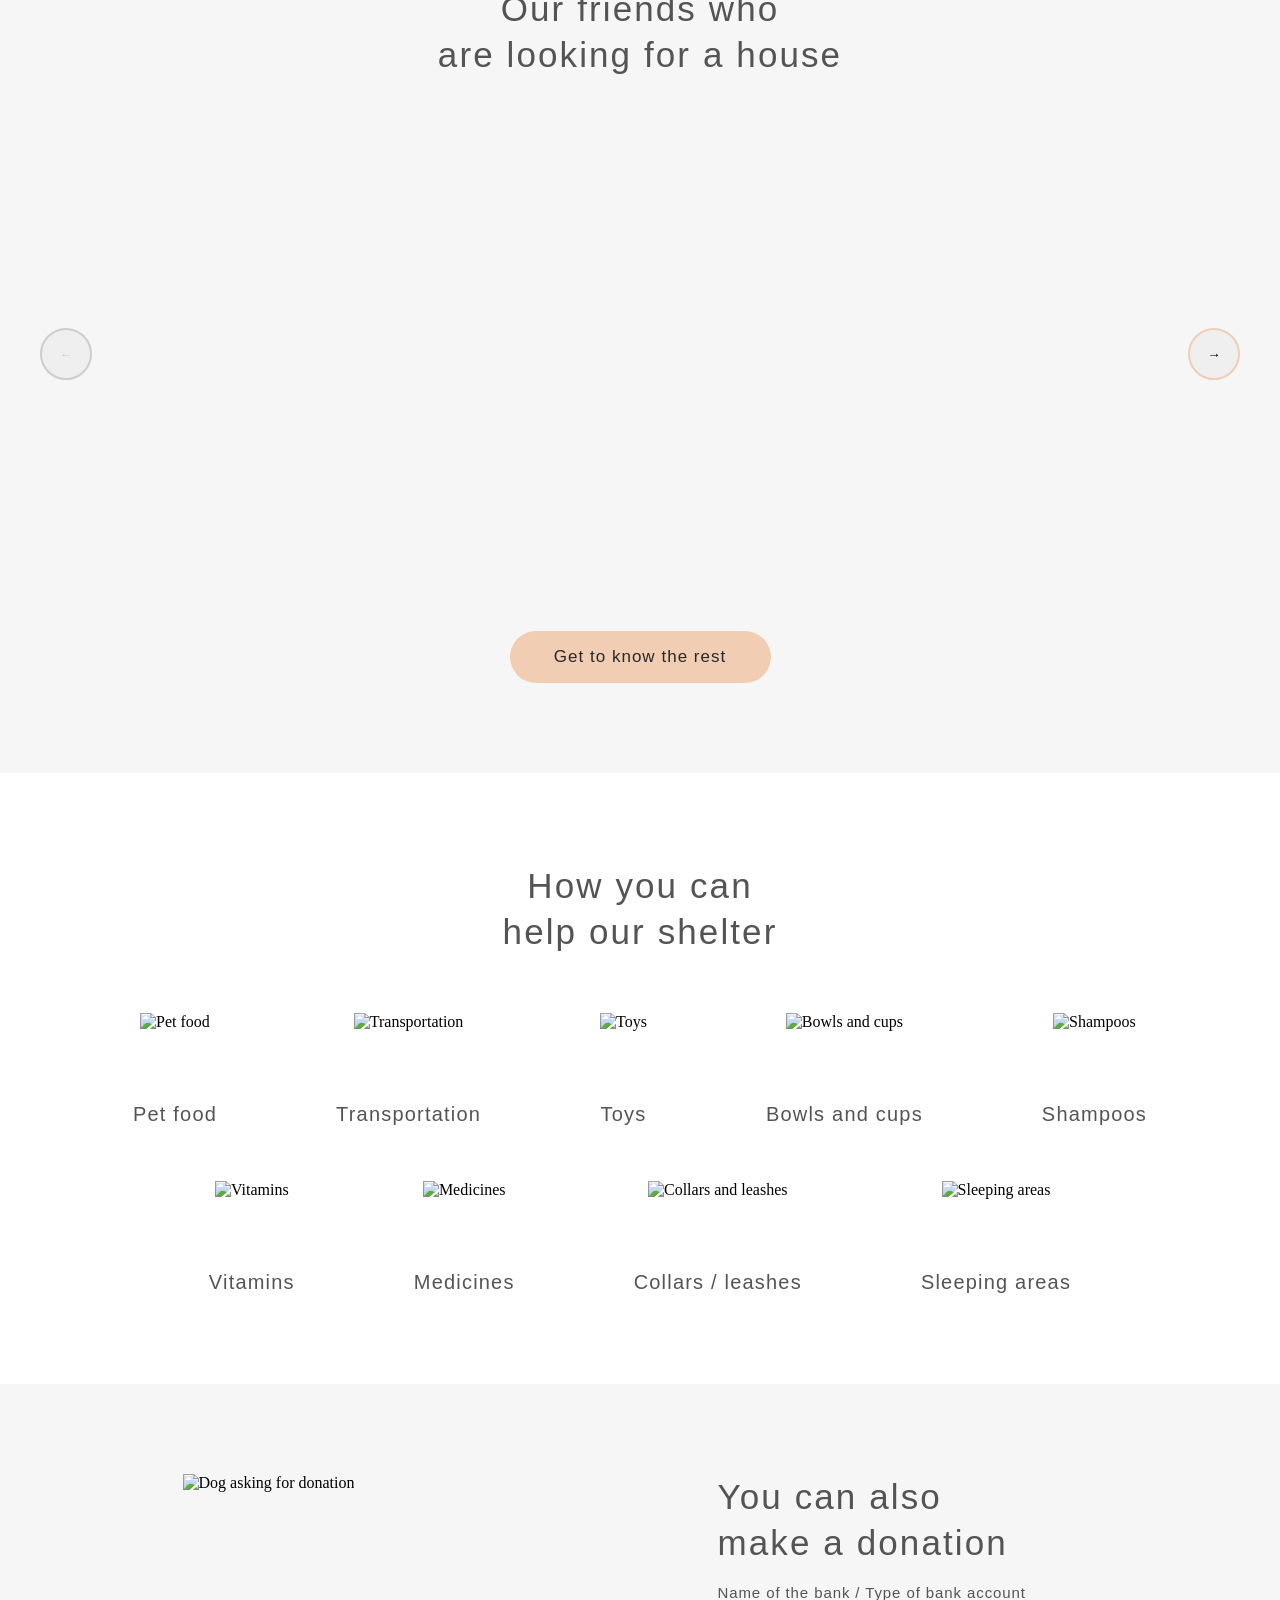
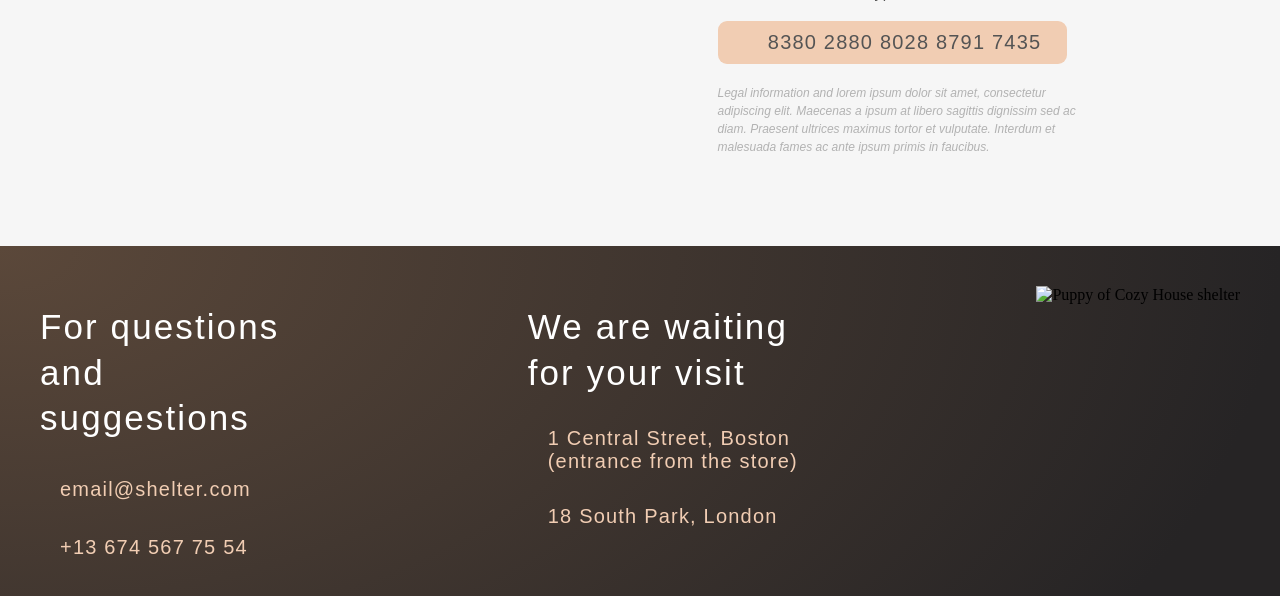
==== commit 06aa6f3b: "fix: delegated event handlers, burger menu toggle, mobile menu colors, category tabs" ====
--- a/index.html
+++ b/index.html
@@ -1,99 +1,97 @@
 <!DOCTYPE html>
 <html lang="en">
-  
+
 <head>
-    <meta charset="UTF-8" />
-    <meta name="viewport" content="width=device-width, initial-scale=1.0" />
-    <title>Shelter</title>
-
-    <script>
-      (function () {
-        var t = localStorage.getItem('theme');
-        if (t === 'dark') document.documentElement.setAttribute('data-theme', 'dark');
-      })();
-    </script>
-
-    <link rel="stylesheet" href="style.css" />
-    <link rel="icon" href="./img/icon-phone.png" />
-
-    <script src="./main.js" defer></script>
-    <script src="./theme.js" defer></script>
-  </head>
-
-  <body>
-
-    <header class="main">
-
-      <div class="container_head">
-        <div class="head">
-          <div class="logo">
-            <div class="title"><a href="./index.html">Cozy House</a></div>
-            <div class="subtitle">
-              <a href="./index.html">Shelter for pets in Boston</a>
-            </div>
-          </div>
-
-          <button
-            class="theme-toggle"
-            type="button"
-            data-theme-toggle
-            aria-label="Switch to dark theme"
-            aria-pressed="false"
-          >
-            <span class="theme-toggle__icon theme-toggle__icon--sun" aria-hidden="true">☀</span>
-            <span class="theme-toggle__icon theme-toggle__icon--moon" aria-hidden="true">☾</span>
-          </button>
-
-          <div class="burger"><img src="./img/Burger.png" alt="" /></div>
-          
-          <nav class="nav-menu">
-            <ul>
-              <li id="active_a">
-                <a href="./index.html#about">About the shelter</a>
-              </li>
-              <li><a href="./index.html#pets">Our pets</a></li>
-              <li><a href="./index.html#help">Help the shelter</a></li>
-              <li><a href="./index.html#contacts">Contacts</a></li>
-            </ul>
-          </nav>
-
-        </div>
-      </div>
-      
-      <div class="start_screen_content">
-        
-        <div class="content">
-          <div class="name_content">
-            <h1>
-              Not only people <br />
-              need a house
-            </h1>
-          </div>
-          <div class="title_content">
-            We offer to give a chance to a little and nice puppy with an
-            extremely wide and open heart. He or she will love you more than
-            anybody else in the world, you will see!
-          </div>
-          <div class="container_button_content">
-            <form action="./pets.html#pets">
-            <button class="button_content">Make a friend</button>
-            </form>
-          </div>
-          </div>
-        
-
-        <div class="img_content">
-          <img src="./img/start-screen-puppy.png" alt="" />
-        </div>
-
-      </div>
-      
-    </header>
-
-    <div class="about" id="about">
+  <meta charset="UTF-8" />
+  <meta name="viewport" content="width=device-width, initial-scale=1.0" />
+  <title>Shelter</title>
+
+  <script>
+    (function () {
+      var t = localStorage.getItem('theme');
+      if (t === 'dark') document.documentElement.setAttribute('data-theme', 'dark');
+    })();
+  </script>
+
+  <link rel="stylesheet" href="style.css" />
+  <link rel="icon" href="./img/icon-phone.png" />
+
+  <script src="./main.js" defer></script>
+  <script src="./theme.js" defer></script>
+</head>
+
+<body>
+
+  <header class="main">
+
+    <div class="container_head">
+      <div class="head">
+        <div class="logo">
+          <div class="title"><a href="./index.html">Cozy House</a></div>
+          <div class="subtitle">
+            <a href="./index.html">Shelter for pets in Boston</a>
+          </div>
+        </div>
+
+        <button class="theme-toggle" type="button" data-theme-toggle aria-label="Switch to dark theme"
+          aria-pressed="false">
+          <span class="theme-toggle__icon theme-toggle__icon--sun" aria-hidden="true">☀</span>
+          <span class="theme-toggle__icon theme-toggle__icon--moon" aria-hidden="true">☾</span>
+        </button>
+
+        <button class="burger" type="button" aria-label="Open menu" aria-expanded="false">
+          <img src="./img/Burger.png" alt="" />
+        </button>
+
+        <nav class="nav-menu">
+          <ul>
+            <li>
+              <a class="nav-link nav-link--active" href="./index.html#about">About the shelter</a>
+            </li>
+            <li><a href="./index.html#pets">Our pets</a></li>
+            <li><a href="./index.html#help">Help the shelter</a></li>
+            <li><a href="./index.html#contacts">Contacts</a></li>
+          </ul>
+        </nav>
+
+      </div>
+    </div>
+
+    <div class="start_screen_content">
+
+      <div class="content">
+        <div class="name_content">
+          <h1>
+            Not only people <br />
+            need a house
+          </h1>
+        </div>
+        <div class="title_content">
+          We offer to give a chance to a little and nice puppy with an
+          extremely wide and open heart. He or she will love you more than
+          anybody else in the world, you will see!
+        </div>
+        <div class="container_button_content">
+          <a class="button_content" href="./pets.html#pets">Make a friend</a>
+        </div>
+      </div>
+
+
+      <div class="img_content">
+        <img src="./img/start-screen-puppy.png" alt="Puppy waiting for adoption" />
+      </div>
+
+    </div>
+
+  </header>
+
+  <main>
+
+
+    <section class="about" id="about">
       <div class="about_pets">
         <div class="container_img_about_pets">
-          <img class="img_about_pets" src="./img/about-pets.png" alt="" />
+          <img class="img_about_pets" src="./img/about-pets.png" alt="Cat and dog of Cozy House shelter" />
         </div>
         <div class="about_content">
           <div class="about_content_name">
@@ -116,93 +114,91 @@
           </div>
         </div>
       </div>
-    </div>
-
-    <div class="pets" id="pets">
+    </section>
+
+    <section class="pets" id="pets">
       <div class="container_pets">
         <div class="name_pets">
           Our friends who <br />
           are looking for a house
         </div>
         <div class="container_slider_pets">
-          <button class="prev">←</button>
-          
+          <button class="prev" type="button" aria-label="Previous slide">←</button>
+
           <div class="container_slides">
-          <div class="slides"></div>
-          </div>
-          
-          <button class="next">→</button>
-        </div>
-        <form action="./pets.html">
-          <button class="button_pets">Get to know the rest</button>
-        </form>
-      </div>
-    </div>
-
-    <div class="help" id="help">
+            <div class="slides"></div>
+          </div>
+
+          <button class="next" type="button" aria-label="Next slide">→</button>
+        </div>
+        <a class="button_pets" href="./pets.html">Get to know the rest</a>
+      </div>
+    </section>
+
+    <section class="help" id="help">
       <div class="container_help">
         <div class="name_help">How you can help our shelter</div>
         <div class="icon_help">
           <div class="icon">
             <div class="img_icon">
-              <img src="./img/icon-pet-food.png" alt="" />
+              <img src="./img/icon-pet-food.png" alt="Pet food" />
             </div>
             <div class="name_icon">Pet food</div>
           </div>
           <div class="icon">
             <div class="img_icon">
-              <img src="./img/icon-transportation.png" alt="" />
+              <img src="./img/icon-transportation.png" alt="Transportation" />
             </div>
             <div class="name_icon">Transportation</div>
           </div>
           <div class="icon">
-            <div class="img_icon"><img src="./img/icon-toys.png" alt="" /></div>
+            <div class="img_icon"><img src="./img/icon-toys.png" alt="Toys" /></div>
             <div class="name_icon">Toys</div>
           </div>
           <div class="icon">
             <div class="img_icon">
-              <img src="./img/icon-bowls-and-cups.png" alt="" />
+              <img src="./img/icon-bowls-and-cups.png" alt="Bowls and cups" />
             </div>
             <div class="name_icon">Bowls and cups</div>
           </div>
           <div class="icon">
             <div class="img_icon">
-              <img src="./img/icon-shampoos.png" alt="" />
+              <img src="./img/icon-shampoos.png" alt="Shampoos" />
             </div>
             <div class="name_icon">Shampoos</div>
           </div>
           <div class="icon">
             <div class="img_icon">
-              <img src="./img/icon-vitamins.png" alt="" />
+              <img src="./img/icon-vitamins.png" alt="Vitamins" />
             </div>
             <div class="name_icon">Vitamins</div>
           </div>
           <div class="icon">
             <div class="img_icon">
-              <img src="./img/icon-medicines.png" alt="" />
+              <img src="./img/icon-medicines.png" alt="Medicines" />
             </div>
             <div class="name_icon">Medicines</div>
           </div>
           <div class="icon">
             <div class="img_icon">
-              <img src="./img/icon-collars-leashes.png" alt="" />
+              <img src="./img/icon-collars-leashes.png" alt="Collars and leashes" />
             </div>
             <div class="name_icon">Collars / leashes</div>
           </div>
           <div class="icon">
             <div class="img_icon">
-              <img src="./img/icon-sleeping-area.png" alt="" />
+              <img src="./img/icon-sleeping-area.png" alt="Sleeping areas" />
             </div>
             <div class="name_icon">Sleeping areas</div>
           </div>
         </div>
       </div>
-    </div>
-
-    <div class="donation">
+    </section>
+
+    <section class="donation">
       <div class="container_donation">
         <div class="img_donation">
-          <img src="./img/donation-dog.png" alt="" />
+          <img src="./img/donation-dog.png" alt="Dog asking for donation" />
         </div>
         <div class="text_donation">
           <div class="name_text_donation">
@@ -226,44 +222,47 @@
           </div>
         </div>
       </div>
+    </section>
+
+  </main>
+
+  <footer class="footer" id="contacts">
+    <div class="container_footer">
+      <div class="text_footer">
+        <div class="name_footer">For questions and suggestions</div>
+        <a href="mailto:email@shelter.com">
+          <div class="email_footer">
+            <div><img src="./img/icon-email.png" alt="" /></div>
+            <div>email@shelter.com</div>
+          </div>
+        </a>
+        <a href="tel:+136745677554">
+          <div class="tel_footer">
+            <div><img src="./img/icon-phone.png" alt="" /></div>
+            <div>+13 674 567 75 54</div>
+          </div>
+        </a>
+      </div>
+      <div class="text_footer">
+        <div class="name_footer">We are waiting for your visit</div>
+        <a href="https://maps.google.com/?q=1+Central+Street,+Boston" target="_blank" rel="noopener">
+          <div class="adress_footer">
+            <div><img src="./img/pin.png" alt="" /></div>
+            <div>1 Central Street, Boston (entrance from the store)</div>
+          </div>
+        </a>
+        <a href="https://maps.google.com/?q=18+South+Park,+London" target="_blank" rel="noopener">
+          <div class="adress_footer">
+            <div><img src="./img/pin.png" alt="" /></div>
+            <div>18 South Park, London</div>
+          </div>
+        </a>
+      </div>
+      <div class="img_footer">
+        <img src="./img/footer-puppy.png" alt="Puppy of Cozy House shelter" />
+      </div>
     </div>
-
-    <footer class="footer" id="contacts">
-      <div class="container_footer">
-        <div class="text_footer">
-          <div class="name_footer">For questions and suggestions</div>
-          <a href="mailto:email@shelter.com">
-            <div class="email_footer">
-              <div><img src="./img/icon-email.png" alt="" /></div>
-              <div>email@shelter.com</div>
-            </div>
-          </a>
-          <a href="tel:+136745677554">
-            <div class="tel_footer">
-              <div><img src="./img/icon-phone.png" alt="" /></div>
-              <div>+13 674 567 75 54</div>
-            </div>
-          </a>
-        </div>
-        <div class="text_footer">
-          <div class="name_footer">We are waiting for your visit</div>
-          <a href="https://maps.google.com/?q=1+Central+Street,+Boston">
-            <div class="adress_footer">
-              <div><img src="./img/pin.png" alt="" /></div>
-              <div>1 Central Street, Boston (entrance from the store)</div>
-            </div>
-          </a>
-          <a href="https://maps.google.com/?q=18+South+Park,+London">
-            <div class="adress_footer">
-              <div><img src="./img/pin.png" alt="" /></div>
-              <div>18 South Park, London</div>
-            </div>
-          </a>
-        </div>
-        <div class="img_footer">
-          <img src="./img/footer-puppy.png" alt="" />
-        </div>
-      </div>
-    </footer>
-  </body>
+  </footer>
+</body>
+
 </html>
--- a/style.css
+++ b/style.css
@@ -20,6 +20,7 @@
   --font-family: 'Georgia', sans-serif;
   --second-family: 'Arial', sans-serif;
   --third-family: 'Inter', sans-serif;
+  --color-on-dark: #fff;
 }
 
 body,
@@ -59,6 +60,7 @@
 }
 
 @media (max-width: 1279px) {
+
   .main,
   .main_pets {
     min-height: 1165px;
@@ -68,6 +70,7 @@
 }
 
 @media (max-width: 768px) {
+
   .main,
   .main_pets {
     min-height: 823px;
@@ -159,21 +162,21 @@
 
 .burger {
   display: none;
-   transform: rotate(0deg);
+  transform: rotate(0deg);
   z-index: 100;
+  border: none;
+  background: transparent;
+  padding: 0;
 }
 
 @media (max-width: 767px) {
   .burger {
-    display: flex;    
-    transform: rotate(0deg);
-    transition: 1s;
-    
-  }
-  .burger_active {    
+    display: flex;
+    transition: transform 1s;
+  }
+
+  .burger.burger_active {
     transform: rotate(90deg);
-    transition: 1s;
-  z-index: 100;
   }
 }
 
@@ -202,18 +205,19 @@
 }
 
 @media (max-width: 767px) {
+
   .nav-menu,
   .nav-menu_pets {
     display: none;
   }
 }
 
-#active_a {
+.nav-menu .nav-link--active {
   color: #fff;
   border-bottom: 3px solid var(--color-primary-light);
 }
 
-#active_a_pets {
+.nav-menu_pets .nav-link--active {
   border-bottom: 3px solid var(--color-primary-light);
 }
 
@@ -281,6 +285,7 @@
   font-size: 44px;
   line-height: 130%;
   color: var(--color-light-xl);
+
 }
 
 @media (max-width: 767px) {
@@ -322,8 +327,12 @@
 }
 
 .button_content {
+  display: inline-flex;
+  align-items: center;
+  justify-content: center;
+  text-decoration: none;
   border-radius: 100px;
-  border-style: hidden;
+  border: none;
   width: 207px;
   min-height: 52px;
   background: var(--color-primary);
@@ -333,10 +342,11 @@
   line-height: 130%;
   letter-spacing: 0.06em;
   color: var(--color-dark-3xl);
+  cursor: pointer;
+  transition: background-color .3s ease;
 }
 
 .button_content:hover {
-  cursor: pointer;
   background: var(--color-primary-light);
 }
 
@@ -516,8 +526,12 @@
 }
 
 .button_pets {
+  display: inline-flex;
+  align-items: center;
+  justify-content: center;
+  text-decoration: none;
   border-radius: 100px;
-  border-style: hidden;
+  border: none;
   width: 261px;
   min-height: 52px;
   background: var(--color-primary);
@@ -527,10 +541,11 @@
   line-height: 130%;
   letter-spacing: 0.06em;
   color: var(--color-dark-3xl);
+  cursor: pointer;
+  transition: background-color .3s ease;
 }
 
 .button_pets:hover {
-  cursor: pointer;
   background: var(--color-primary-light);
 }
 
@@ -730,6 +745,7 @@
 }
 
 .name_slide {
+  margin: 0;
   font-family: var(--font-family);
   font-weight: 400;
   font-size: 20px;
@@ -1226,6 +1242,7 @@
   .email_footer {
     padding-top: 35px;
   }
+
   .text_footer {
     min-height: 234px;
   }
@@ -1235,6 +1252,7 @@
   .email_footer {
     padding-top: 37px;
   }
+
   .text_footer {
     /* width: 300px; */
     min-height: 235px;
@@ -1242,12 +1260,15 @@
     display: flex;
     justify-content: flex-start;
   }
+
   .adress_footer {
     padding-top: 22px;
   }
+
   .container_footer .text_footer:nth-child(2) .name_footer {
     padding-top: 18px;
   }
+
   .container_footer .text_footer:nth-child(2) .adress_footer:nth-child(1) {
     padding-top: 35px;
   }
@@ -1265,6 +1286,7 @@
     display: flex;
     align-items: flex-end;
   }
+
   .img_footer img {
     width: 260px;
     min-height: 269px;
@@ -1355,15 +1377,15 @@
 
 .container_modal_menu {
   display: flex;
-    position: fixed;
-    width: 100%;
-    height: 100%;
-    background: rgba(40, 40, 40, 0.885);
-    top: 0;
-    left: 0;
-    transform: translateX(100%);
-    transition: transform 0.3s ease-in-out;
-    justify-content: flex-end;
+  position: fixed;
+  width: 100%;
+  height: 100%;
+  background: rgba(40, 40, 40, 0.885);
+  top: 0;
+  left: 0;
+  transform: translateX(100%);
+  transition: transform 0.3s ease-in-out;
+  justify-content: flex-end;
 }
 
 #active_menu {
@@ -1392,6 +1414,7 @@
     height: 393px;
   }
 }
+
 .modal {
   box-shadow: 0 2px 35px 14px rgba(13, 13, 13, 0.04);
   width: 900px;
@@ -1414,7 +1437,7 @@
   .modal {
     box-shadow: 0 2px 35px 14px rgba(13, 13, 13, 0.04);
     width: 630px;
-    height: 350px;    
+    height: 350px;
   }
 }
 
@@ -1448,13 +1471,13 @@
 
 @media (max-width: 767px) {
   .modal_content {
-    
+
     width: 220px;
-height: 321px;
-  }
-}
-
-.modal_mame_pets {  
+    height: 321px;
+  }
+}
+
+.modal_name_pets {
   font-family: var(--font-family);
   font-weight: 400;
   font-size: 35px;
@@ -1464,11 +1487,12 @@
 }
 
 @media (max-width: 767px) {
-  .modal_type_pets {
+  .modal_name_pets {
     margin-left: 31px;
     margin-top: 2px;
   }
-  .modal_mame_pets{
+
+  .modal_name_pets {
     margin-left: 36px;
   }
 }
@@ -1546,15 +1570,17 @@
 }
 
 @media (max-width: 767px) {
+
   .mob_nav-menu_pets ul,
-.mob_nav-menu_pets li {
-         align-items: center;
-        display: flex;
-        flex-direction: column;
-        height: 355px;
-        justify-content: flex-end;
-        margin-bottom: 11px;
-  }
+  .mob_nav-menu_pets li {
+    align-items: center;
+    display: flex;
+    flex-direction: column;
+    height: 355px;
+    justify-content: flex-end;
+    margin-bottom: 11px;
+  }
+
   .mob_nav-menu_pets {
     justify-content: center;
     align-items: center;
@@ -1565,10 +1591,10 @@
     font-weight: 400;
     font-size: 32px;
     line-height: 160%;
-    color: var(--color-light-s);
+    color: #c2c2c2;
     transition: 1s;
     height: 100%;
-}
+  }
 }
 
 .modal img {
@@ -1591,25 +1617,27 @@
 }
 
 .close_modal {
+  border: none;
+  background: transparent;
+  padding: 0;
   cursor: pointer;
- margin-left: 931px;
+  margin-left: 931px;
   width: 52px;
   height: 52px;
   top: 332px;
-   
-
-}
-
-
-@media (max-width: 1279px) {
-  .close_modal {     
-            margin-left: 666px;
-  }
-}
-
-@media (max-width: 767px) {
-  .close_modal {     
-           margin-left: 246px;
+
+}
+
+
+@media (max-width: 1279px) {
+  .close_modal {
+    margin-left: 666px;
+  }
+}
+
+@media (max-width: 767px) {
+  .close_modal {
+    margin-left: 246px;
   }
 }
 
@@ -1628,25 +1656,50 @@
   color: var(--color-primary);
   transition: background-color .3s ease, color .3s ease, transform .3s ease;
 }
-.theme-toggle:hover { background: var(--color-primary); color: var(--color-dark-3xl); transform: scale(1.05); }
-.theme-toggle__icon { display: inline-block; transition: opacity .3s ease, transform .3s ease; }
-.theme-toggle__icon--moon { opacity: 0; transform: scale(0.6); }
-.theme-toggle__icon--sun  { opacity: 1; transform: scale(1); }
-[data-theme="dark"] .theme-toggle__icon--moon { opacity: 1; transform: scale(1); }
-[data-theme="dark"] .theme-toggle__icon--sun  { opacity: 0; transform: scale(0.6); }
+
+.theme-toggle:hover {
+  background: var(--color-primary);
+  color: var(--color-dark-3xl);
+  transform: scale(1.05);
+}
+
+.theme-toggle__icon {
+  display: inline-block;
+  transition: opacity .3s ease, transform .3s ease;
+}
+
+.theme-toggle__icon--moon {
+  opacity: 0;
+  transform: scale(0.6);
+}
+
+.theme-toggle__icon--sun {
+  opacity: 1;
+  transform: scale(1);
+}
+
+[data-theme="dark"] .theme-toggle__icon--moon {
+  opacity: 1;
+  transform: scale(1);
+}
+
+[data-theme="dark"] .theme-toggle__icon--sun {
+  opacity: 0;
+  transform: scale(0.6);
+}
 
 /* === Dark theme === */
 [data-theme="dark"] {
   --color-light-xl: #292929;
-  --color-light-l:  #211f20;
-  --color-light-s:  #2b2b2b;
-  --color-dark-s:   #cdcdcd;
-  --color-dark-m:   #b2b2b2;
-  --color-dark-l:   #fafafa;
-  --color-dark-xl:  #f6f6f6;
+  --color-light-l: #211f20;
+  --color-light-s: #2b2b2b;
+  --color-dark-s: #cdcdcd;
+  --color-dark-m: #b2b2b2;
+  --color-dark-l: #fafafa;
+  --color-dark-xl: #f6f6f6;
   --color-dark-2xl: #f1f1f1;
   --color-dark-3xl: #fff;
-  --color-primary:  #f1cdb3;
+  --color-primary: #f1cdb3;
   --color-primary-light: #fddcc4;
 }
 
@@ -1657,21 +1710,87 @@
 }
 
 /* тёмная тема меняет только фон/текст секций, hero и footer уже тёмные */
-[data-theme="dark"] .main_pets { background: var(--color-light-xl); }
+[data-theme="dark"] .main_pets {
+  background: var(--color-light-xl);
+}
+
 [data-theme="dark"] .pets,
 [data-theme="dark"] .donation,
-[data-theme="dark"] .our_pets { background: var(--color-light-l); }
-[data-theme="dark"] .help { background: var(--color-light-xl); }
-[data-theme="dark"] .about { background: var(--color-light-xl); }
+[data-theme="dark"] .our_pets {
+  background: var(--color-light-l);
+}
+
+[data-theme="dark"] .help {
+  background: var(--color-light-xl);
+}
+
+[data-theme="dark"] .about {
+  background: var(--color-light-xl);
+}
 
 /* модалка — жёстко задан hsl, поправим на переменные */
 .modal {
   background: var(--color-light-s);
   color: var(--color-dark-l);
 }
+
 .modal_mame_pets,
 .modal_type_pets,
 .modal_description_pets,
 .modal_specifications_pets li {
   color: var(--color-dark-l);
+}
+
+/* Тёмная тема: заголовки на тёмном hero и footer — не белые, а бежевые */
+[data-theme="dark"] .name_content,
+[data-theme="dark"] .name_footer {
+  color: var(--color-primary);
+}
+
+[data-theme="dark"] .subtitle {
+  color: var(--color-dark-s);
+}
+
+/* === Categories (pets page) === */
+.categories {
+  display: flex;
+  gap: 16px;
+  justify-content: center;
+  flex-wrap: wrap;
+  margin-bottom: 30px;
+}
+
+.category-btn {
+  padding: 8px 22px;
+  border: 2px solid var(--color-primary);
+  border-radius: 100px;
+  background: transparent;
+  font-family: var(--font-family);
+  font-weight: 400;
+  font-size: 17px;
+  line-height: 130%;
+  letter-spacing: 0.06em;
+  color: var(--color-dark-l);
+  cursor: pointer;
+  transition: background-color .3s ease, color .3s ease, transform .3s ease;
+}
+
+.category-btn:hover {
+  background: var(--color-primary);
+  transform: scale(1.05);
+}
+
+.category-btn--active {
+  background: var(--color-primary);
+}
+
+@media (max-width: 767px) {
+  .categories {
+    gap: 10px;
+  }
+
+  .category-btn {
+    padding: 6px 16px;
+    font-size: 15px;
+  }
 }
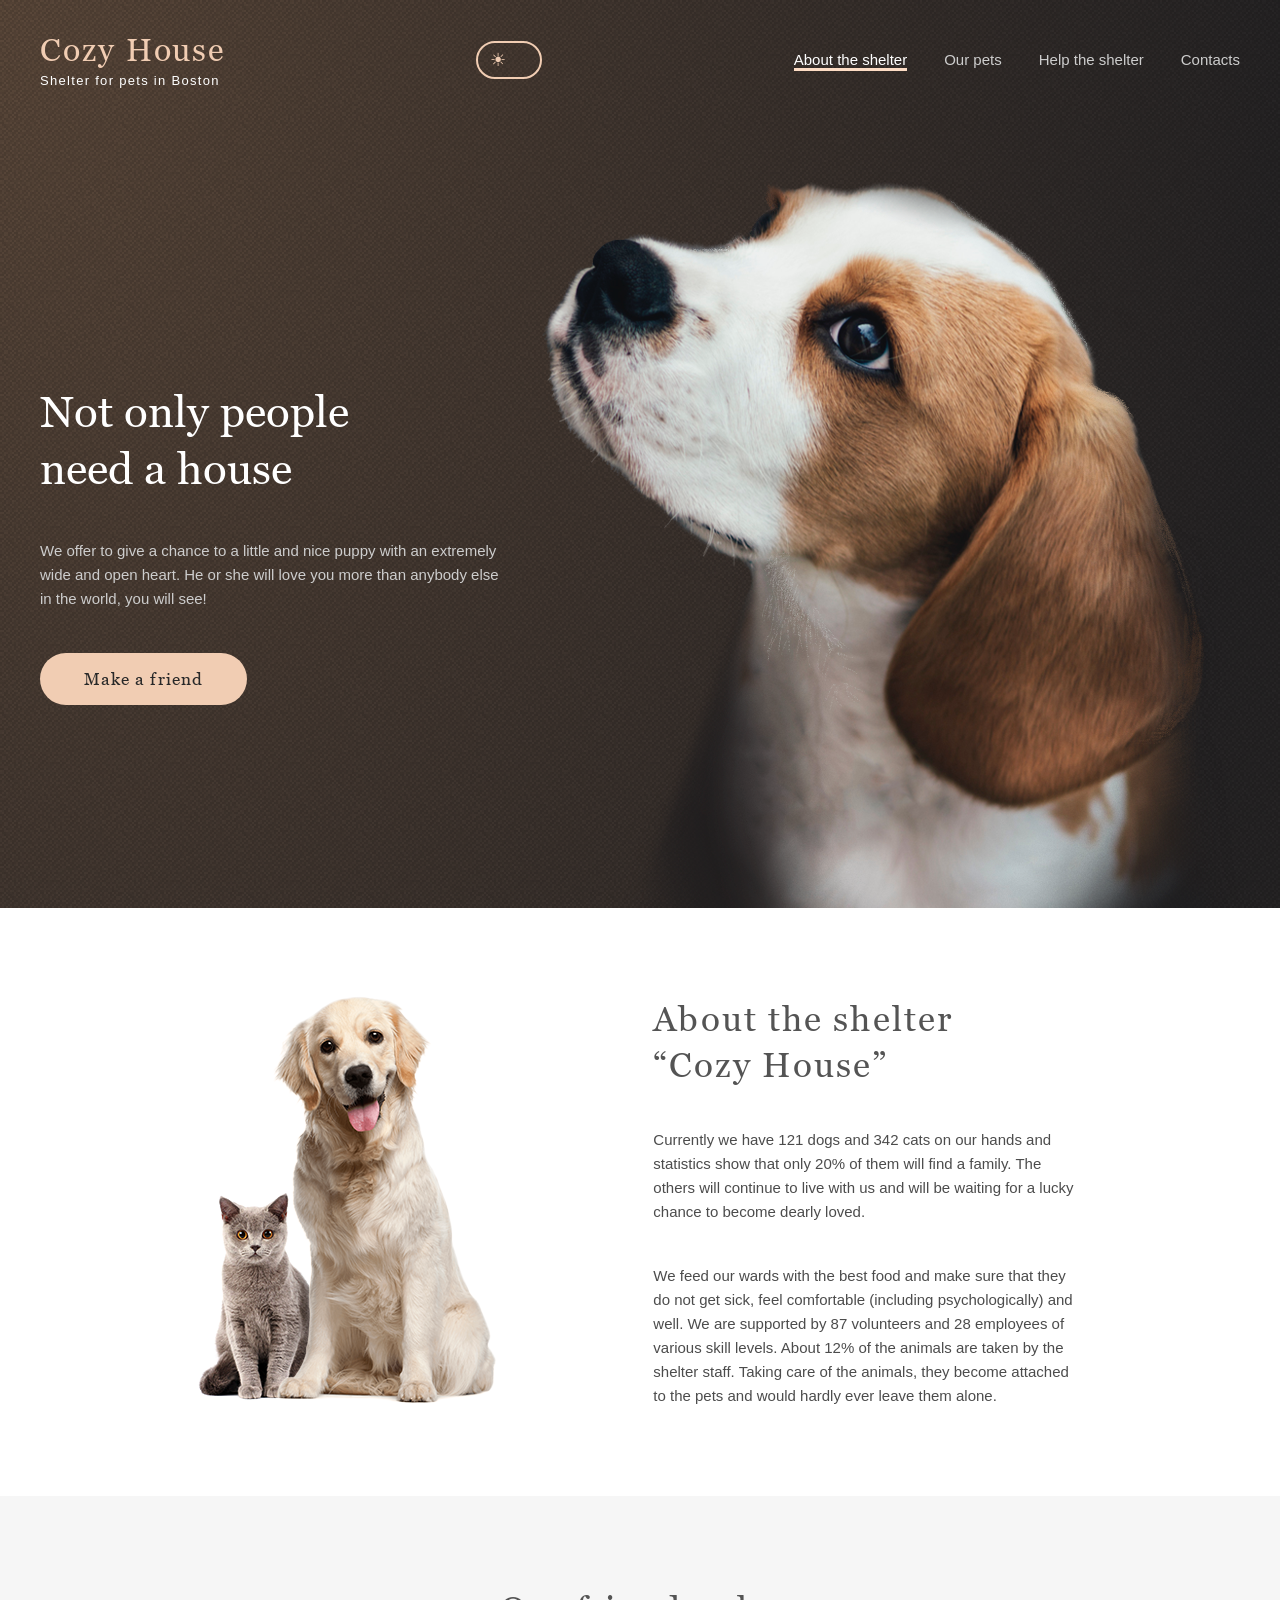
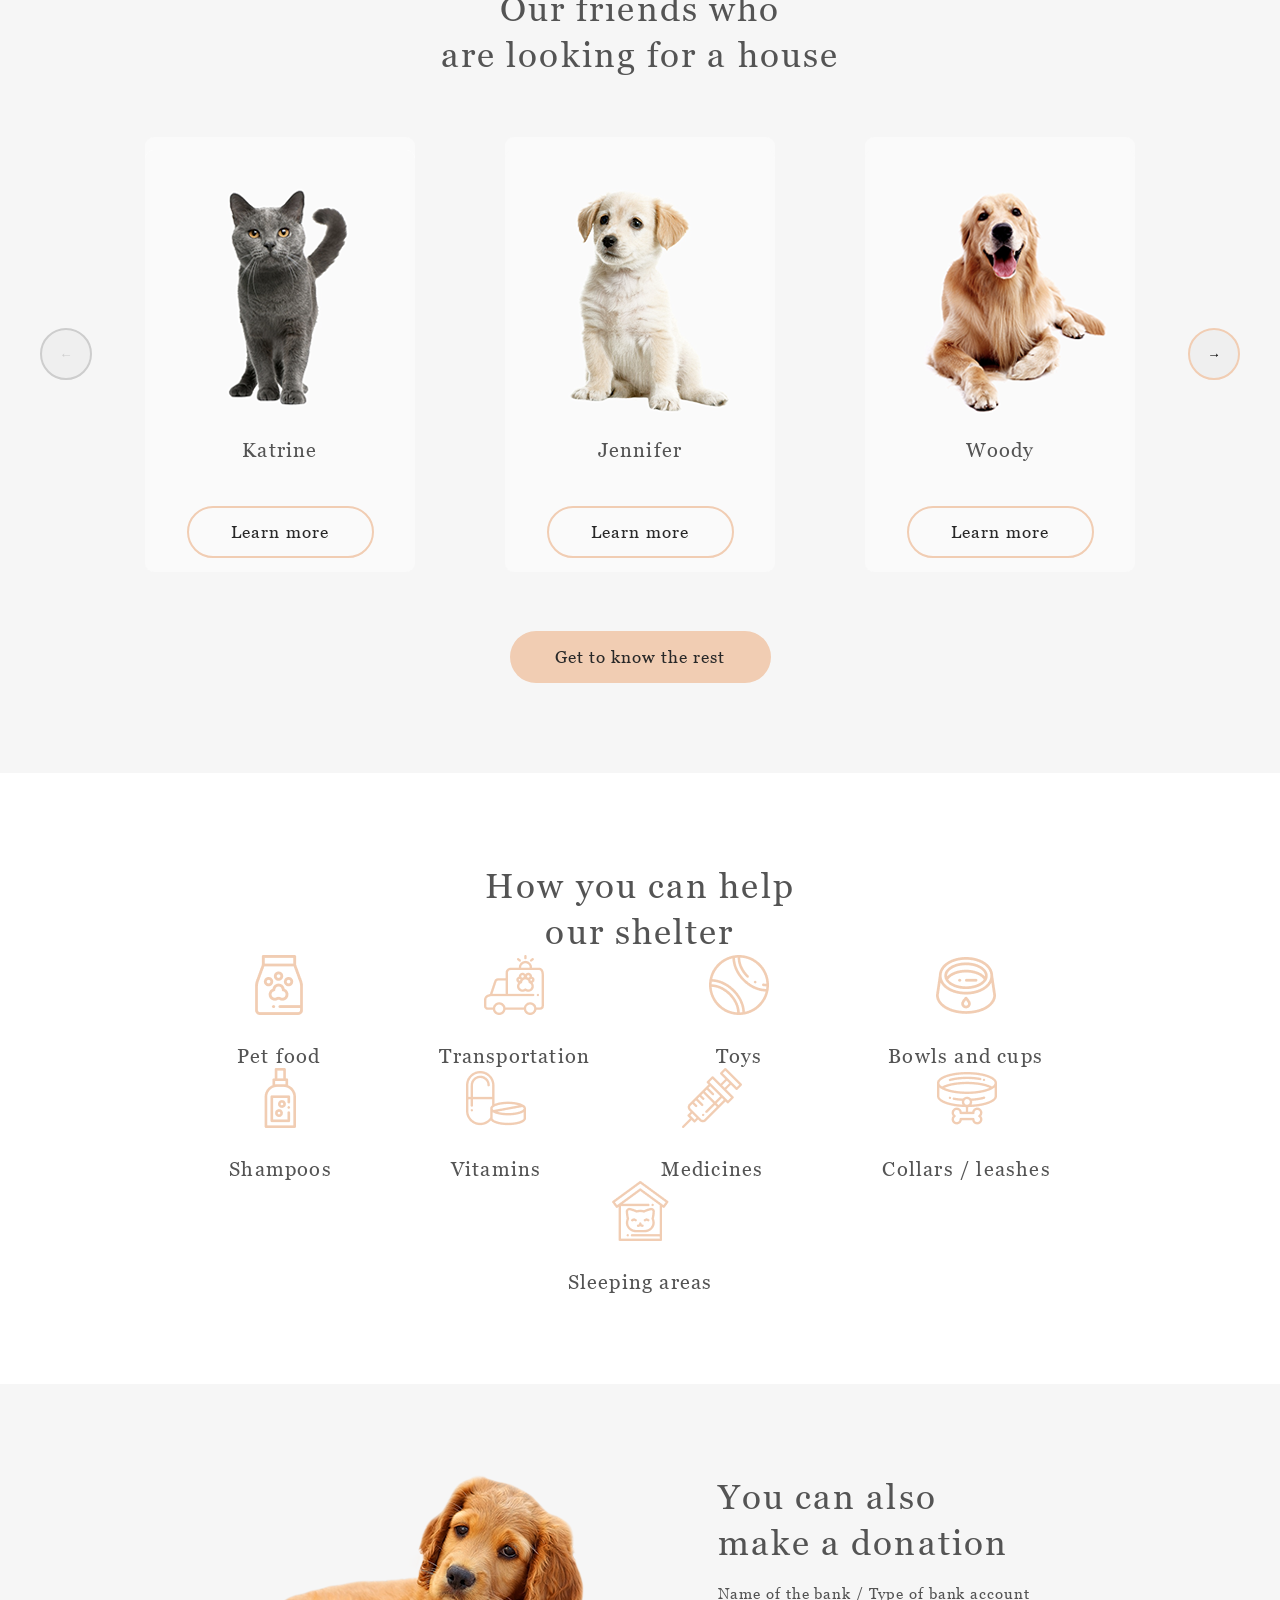
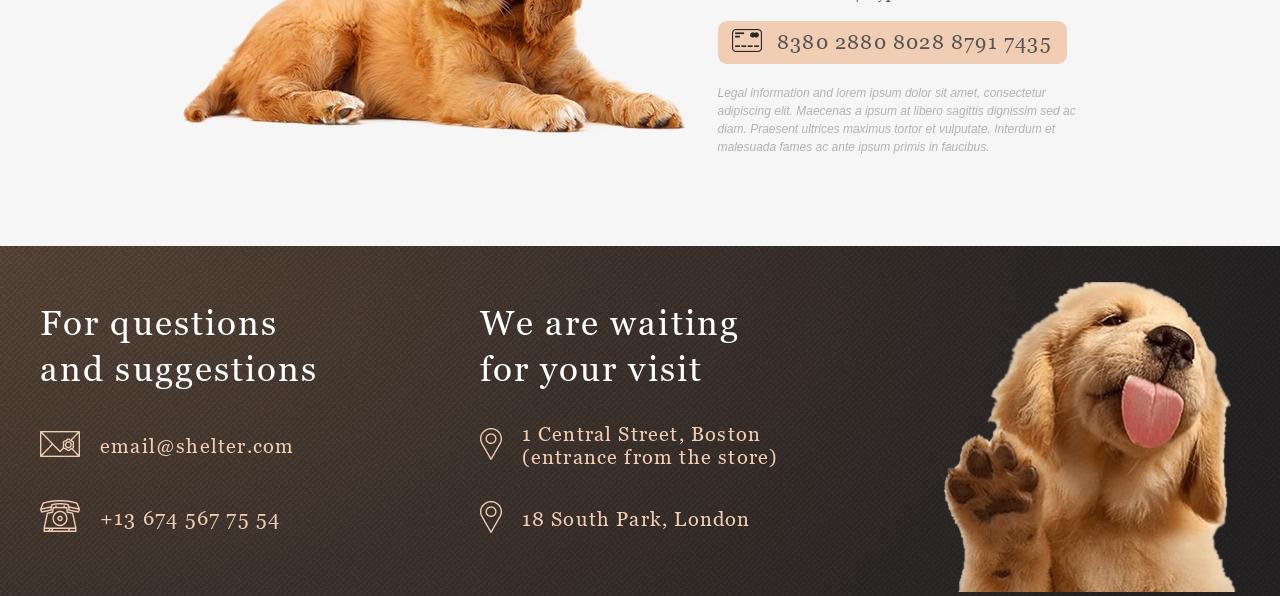
==== commit 321b0d71: "fix html" ====
--- a/index.html
+++ b/index.html
@@ -48,7 +48,7 @@
             <li>
               <a class="nav-link nav-link--active" href="./index.html#about">About the shelter</a>
             </li>
-            <li><a href="./index.html#pets">Our pets</a></li>
+            <li><a href="./pets.html">Our pets</a></li>
             <li><a href="./index.html#help">Help the shelter</a></li>
             <li><a href="./index.html#contacts">Contacts</a></li>
           </ul>
@@ -77,9 +77,10 @@
       </div>
 
 
-      <div class="img_content">
-        <img src="./img/start-screen-puppy.png" alt="Puppy waiting for adoption" />
-      </div>
+<div class="img_content">
+  <img class="hero-img hero-img--light" src="./img/start-screen-puppy.png" alt="Puppy waiting for adoption" />
+  <img class="hero-img hero-img--dark" src="./img/start-screen-cat.png" alt="Cat waiting for adoption" />
+</div>
 
     </div>
 
--- a/style.css
+++ b/style.css
@@ -110,7 +110,7 @@
 }
 
 
-@media (max-width: 767px) {
+@media (max-width: 768px) {
   .head {
     display: flex;
     max-width: 326px;
@@ -169,7 +169,7 @@
   padding: 0;
 }
 
-@media (max-width: 767px) {
+@media (max-width: 768px) {
   .burger {
     display: flex;
     transition: transform 1s;
@@ -204,7 +204,7 @@
   cursor: pointer;
 }
 
-@media (max-width: 767px) {
+@media (max-width: 768px) {
 
   .nav-menu,
   .nav-menu_pets {
@@ -237,7 +237,7 @@
   }
 }
 
-@media (max-width: 767px) {
+@media (max-width: 768px) {
   .start_screen_content {
     width: 300px;
     min-height: 673px;
@@ -253,14 +253,30 @@
   min-height: 322px;
 }
 
-@media (max-width: 767px) {
+@media (max-width: 768px) {
   .content {
     width: 300px;
     min-height: 296px;
   }
 }
 
-.img_content img {
+.img_content {
+  position: relative;
+}
+
+.img_content img.hero-img {
+  display: none;
+}
+
+.img_content img.hero-img--light {
+  display: flex;
+}
+
+[data-theme="dark"] .img_content img.hero-img--light {
+  display: none;
+}
+
+[data-theme="dark"] .img_content img.hero-img--dark {
   display: flex;
 }
 
@@ -272,7 +288,7 @@
   }
 }
 
-@media (max-width: 767px) {
+@media (max-width: 768px) {
   .img_content img {
     width: 260px;
     height: 271px;
@@ -288,7 +304,7 @@
 
 }
 
-@media (max-width: 767px) {
+@media (max-width: 768px) {
   .name_content {
     font-family: var(--font-family);
     font-weight: 400;
@@ -308,7 +324,7 @@
   color: var(--color-dark-s);
 }
 
-@media (max-width: 767px) {
+@media (max-width: 768px) {
   .title_content {
     font-family: var(--second-family);
     font-weight: 400;
@@ -364,7 +380,7 @@
   }
 }
 
-@media (max-width: 767px) {
+@media (max-width: 768px) {
   .about {
     min-height: 974px;
   }
@@ -398,7 +414,7 @@
   }
 }
 
-@media (max-width: 767px) {
+@media (max-width: 768px) {
   .about_pets {
     width: 300px;
     min-height: 890px;
@@ -419,7 +435,7 @@
   justify-content: space-between;
 }
 
-@media (max-width: 767px) {
+@media (max-width: 768px) {
   .about_content {
     width: 300px;
     min-height: 494px;
@@ -435,7 +451,7 @@
   color: var(--color-dark-l);
 }
 
-@media (max-width: 767px) {
+@media (max-width: 768px) {
   .about_content_name {
     font-family: var(--font-family);
     font-weight: 400;
@@ -455,7 +471,7 @@
   color: var(--color-dark-xl);
 }
 
-@media (max-width: 767px) {
+@media (max-width: 768px) {
   .about_content_title {
     font-family: var(--second-family);
     font-weight: 400;
@@ -474,7 +490,7 @@
   background: var(--color-light-l);
 }
 
-@media (max-width: 767px) {
+@media (max-width: 768px) {
   .pets {
     min-height: 791px;
   }
@@ -513,7 +529,7 @@
   color: var(--color-dark-l);
 }
 
-@media (max-width: 767px) {
+@media (max-width: 768px) {
   .name_pets {
     font-family: var(--font-family);
     font-weight: 400;
@@ -565,7 +581,7 @@
   }
 }
 
-@media (max-width: 767px) {
+@media (max-width: 768px) {
   .container_slider_pets {
     width: 270px;
     height: 507px;
@@ -593,7 +609,7 @@
   }
 }
 
-@media (max-width: 767px) {
+@media (max-width: 768px) {
   .container_show_our_pets {
     width: 270px;
     min-height: 1365px;
@@ -614,7 +630,7 @@
   transition: 0.3s;
 }
 
-@media (max-width: 767px) {
+@media (max-width: 768px) {
   .prev {
     position: relative;
     left: 43px;
@@ -669,7 +685,7 @@
   }
 }
 
-@media (max-width: 767px) {
+@media (max-width: 768px) {
   .container_slides {
     width: 270px;
   }
@@ -701,7 +717,7 @@
   }
 }
 
-@media (max-width: 767px) {
+@media (max-width: 768px) {
   .slides {
     width: 270px;
   }
@@ -754,7 +770,7 @@
   color: var(--color-dark-l);
 }
 
-@media (max-width: 767px) {
+@media (max-width: 768px) {
   .name_slide {
     padding-top: 25px;
   }
@@ -799,7 +815,7 @@
   }
 }
 
-@media (max-width: 767px) {
+@media (max-width: 768px) {
   .help {
     margin: 0 auto;
     width: 320px;
@@ -824,7 +840,7 @@
   }
 }
 
-@media (max-width: 727px) {
+@media (max-width: 768px) {
   .container_help {
     width: 320px;
     min-height: 745px;
@@ -844,7 +860,7 @@
   color: var(--color-dark-l);
 }
 
-@media (max-width: 767px) {
+@media (max-width: 768px) {
   .name_help {
     width: 222px;
     min-height: 64px;
@@ -876,7 +892,7 @@
   }
 }
 
-@media (max-width: 767px) {
+@media (max-width: 768px) {
   .icon_help {
     width: 300px;
     min-height: 555px;
@@ -906,14 +922,14 @@
   }
 }
 
-@media (max-width: 767px) {
+@media (max-width: 768px) {
   .icon {
     width: 145px;
     min-height: 87px;
   }
 }
 
-@media (max-width: 767px) {
+@media (max-width: 768px) {
   .img_icon img {
     width: 50px;
     min-height: 50px;
@@ -930,7 +946,7 @@
   color: var(--color-dark-l);
 }
 
-@media (max-width: 767px) {
+@media (max-width: 768px) {
   .name_icon {
     font-family: var(--font-family);
     font-weight: 400;
@@ -956,7 +972,7 @@
   }
 }
 
-@media (max-width: 767px) {
+@media (max-width: 768px) {
   .donation {
     min-height: 543px;
   }
@@ -979,7 +995,7 @@
   }
 }
 
-@media (max-width: 767px) {
+@media (max-width: 768px) {
   .container_donation {
     width: 320px;
     min-height: 543px;
@@ -987,14 +1003,14 @@
   }
 }
 
-@media (max-width: 767px) {
+@media (max-width: 768px) {
   .img_donation {
     width: 260px;
     min-height: 135px;
   }
 }
 
-@media (max-width: 767px) {
+@media (max-width: 768px) {
   .img_donation img {
     width: 260px;
     min-height: 135px;
@@ -1009,7 +1025,7 @@
   justify-content: space-between;
 }
 
-@media (max-width: 767px) {
+@media (max-width: 768px) {
   .text_donation {
     width: 300px;
     min-height: 281px;
@@ -1026,7 +1042,7 @@
   color: var(--color-dark-l);
 }
 
-@media (max-width: 767px) {
+@media (max-width: 768px) {
   .name_text_donation {
     font-family: var(--font-family);
     font-weight: 400;
@@ -1047,7 +1063,7 @@
   color: var(--color-dark-l);
 }
 
-@media (max-width: 767px) {
+@media (max-width: 768px) {
   .title_text_donation {
     font-family: var(--font-family);
     font-weight: 400;
@@ -1067,7 +1083,7 @@
   justify-content: space-evenly;
 }
 
-@media (max-width: 767px) {
+@media (max-width: 768px) {
   .container_tel_text_donation {
     width: 281px;
     min-height: 43px;
@@ -1083,7 +1099,7 @@
   color: var(--color-dark-l);
 }
 
-@media (max-width: 767px) {
+@media (max-width: 768px) {
   .tel_text_donation {
     font-family: var(--font-family);
     font-weight: 400;
@@ -1103,7 +1119,7 @@
   color: var(--color-dark-m);
 }
 
-@media (max-width: 767px) {
+@media (max-width: 768px) {
   .ps_text_donation {
     width: 280px;
     min-height: 90px;
@@ -1133,7 +1149,7 @@
   }
 }
 
-@media (max-width: 767px) {
+@media (max-width: 768px) {
   .footer {
     min-height: 809px;
   }
@@ -1158,7 +1174,7 @@
   }
 }
 
-@media (max-width: 767px) {
+@media (max-width: 768px) {
   .container_footer {
     width: 300px;
     min-height: 809px;
@@ -1183,7 +1199,7 @@
   }
 }
 
-@media (max-width: 767px) {
+@media (max-width: 768px) {
   .name_footer {
     padding-top: 31px;
     font-family: var(--font-family);
@@ -1248,7 +1264,7 @@
   }
 }
 
-@media (max-width: 767px) {
+@media (max-width: 768px) {
   .email_footer {
     padding-top: 37px;
   }
@@ -1281,7 +1297,7 @@
   }
 }
 
-@media (max-width: 767px) {
+@media (max-width: 768px) {
   .img_footer {
     display: flex;
     align-items: flex-end;
@@ -1323,7 +1339,7 @@
   }
 }
 
-@media (max-width: 767px) {
+@media (max-width: 768px) {
   .container_our_pets {
     width: 320px;
     min-height: 1649px;
@@ -1337,7 +1353,7 @@
   gap: 20px;
 }
 
-@media (max-width: 767px) {
+@media (max-width: 768px) {
   .container_navigation_pets {
     width: 300px;
     min-height: 52px;
@@ -1408,9 +1424,8 @@
   }
 }
 
-@media (max-width: 767px) {
+@media (max-width: 768px) {
   .full_modal {
-    /* width: 271px; */
     height: 393px;
   }
 }
@@ -1418,19 +1433,10 @@
 .modal {
   box-shadow: 0 2px 35px 14px rgba(13, 13, 13, 0.04);
   width: 900px;
-  height: 500px;
-  display: flex;
-  box-shadow: 0 2px 35px 14px rgba(13, 13, 13, 0.04);
-  background: hsl(0, 0%, 96%);
+  max-height: 90vh;
+  display: flex;
+  background: var(--color-light-s);
   border-radius: 9px;
-  /* margin-right: 51px; */
-}
-
-@media (max-width: 1279px) {
-  .modal {
-    width: 630px;
-    height: 350px;
-  }
 }
 
 @media (max-width: 1279px) {
@@ -1441,23 +1447,23 @@
   }
 }
 
-@media (max-width: 767px) {
+@media (max-width: 768px) {
   .modal {
     box-shadow: 0 2px 35px 14px rgba(13, 13, 13, 0.04);
     width: 240px;
     height: 341px;
-    /* margin-right: 40px; */
   }
 }
 
 .modal_content {
   margin-left: 30px;
   width: 351px;
-  height: 362px;
+  max-height: 100%;
   margin-top: 52px;
   display: flex;
   flex-direction: column;
-  justify-content: space-between;
+  justify-content: start;
+  overflow-y: auto;
 }
 
 @media (max-width: 1279px) {
@@ -1469,7 +1475,7 @@
   }
 }
 
-@media (max-width: 767px) {
+@media (max-width: 768px) {
   .modal_content {
 
     width: 220px;
@@ -1477,23 +1483,11 @@
   }
 }
 
-.modal_name_pets {
-  font-family: var(--font-family);
-  font-weight: 400;
-  font-size: 35px;
-  line-height: 130%;
-  letter-spacing: 0.06em;
-  color: #000;
-}
-
-@media (max-width: 767px) {
-  .modal_name_pets {
-    margin-left: 31px;
-    margin-top: 2px;
-  }
-
+
+@media (max-width: 768px) {
   .modal_name_pets {
     margin-left: 36px;
+    margin-top: 2px;
   }
 }
 
@@ -1509,6 +1503,7 @@
 
 .modal_description_pets {
   padding-top: 41px;
+  padding-bottom: 41px;
   font-family: var(--font-family);
   font-weight: 400;
   font-size: 15px;
@@ -1543,7 +1538,7 @@
   }
 }
 
-@media (max-width: 767px) {
+@media (max-width: 768px) {
   .modal_specifications_pets {
     margin-left: 11px;
     margin-top: 10px;
@@ -1569,7 +1564,7 @@
   color: #f1cdb3;
 }
 
-@media (max-width: 767px) {
+@media (max-width: 768px) {
 
   .mob_nav-menu_pets ul,
   .mob_nav-menu_pets li {
@@ -1610,7 +1605,7 @@
   }
 }
 
-@media (max-width: 767px) {
+@media (max-width: 768px) {
   .modal img {
     display: none;
   }
@@ -1635,7 +1630,7 @@
   }
 }
 
-@media (max-width: 767px) {
+@media (max-width: 768px) {
   .close_modal {
     margin-left: 246px;
   }
@@ -1734,7 +1729,6 @@
   color: var(--color-dark-l);
 }
 
-.modal_mame_pets,
 .modal_type_pets,
 .modal_description_pets,
 .modal_specifications_pets li {
@@ -1784,7 +1778,7 @@
   background: var(--color-primary);
 }
 
-@media (max-width: 767px) {
+@media (max-width: 768px) {
   .categories {
     gap: 10px;
   }
@@ -1793,4 +1787,8 @@
     padding: 6px 16px;
     font-size: 15px;
   }
+}
+
+[data-theme="dark"] .modal_name_pets {
+  color: var(--color-primary)
 }
